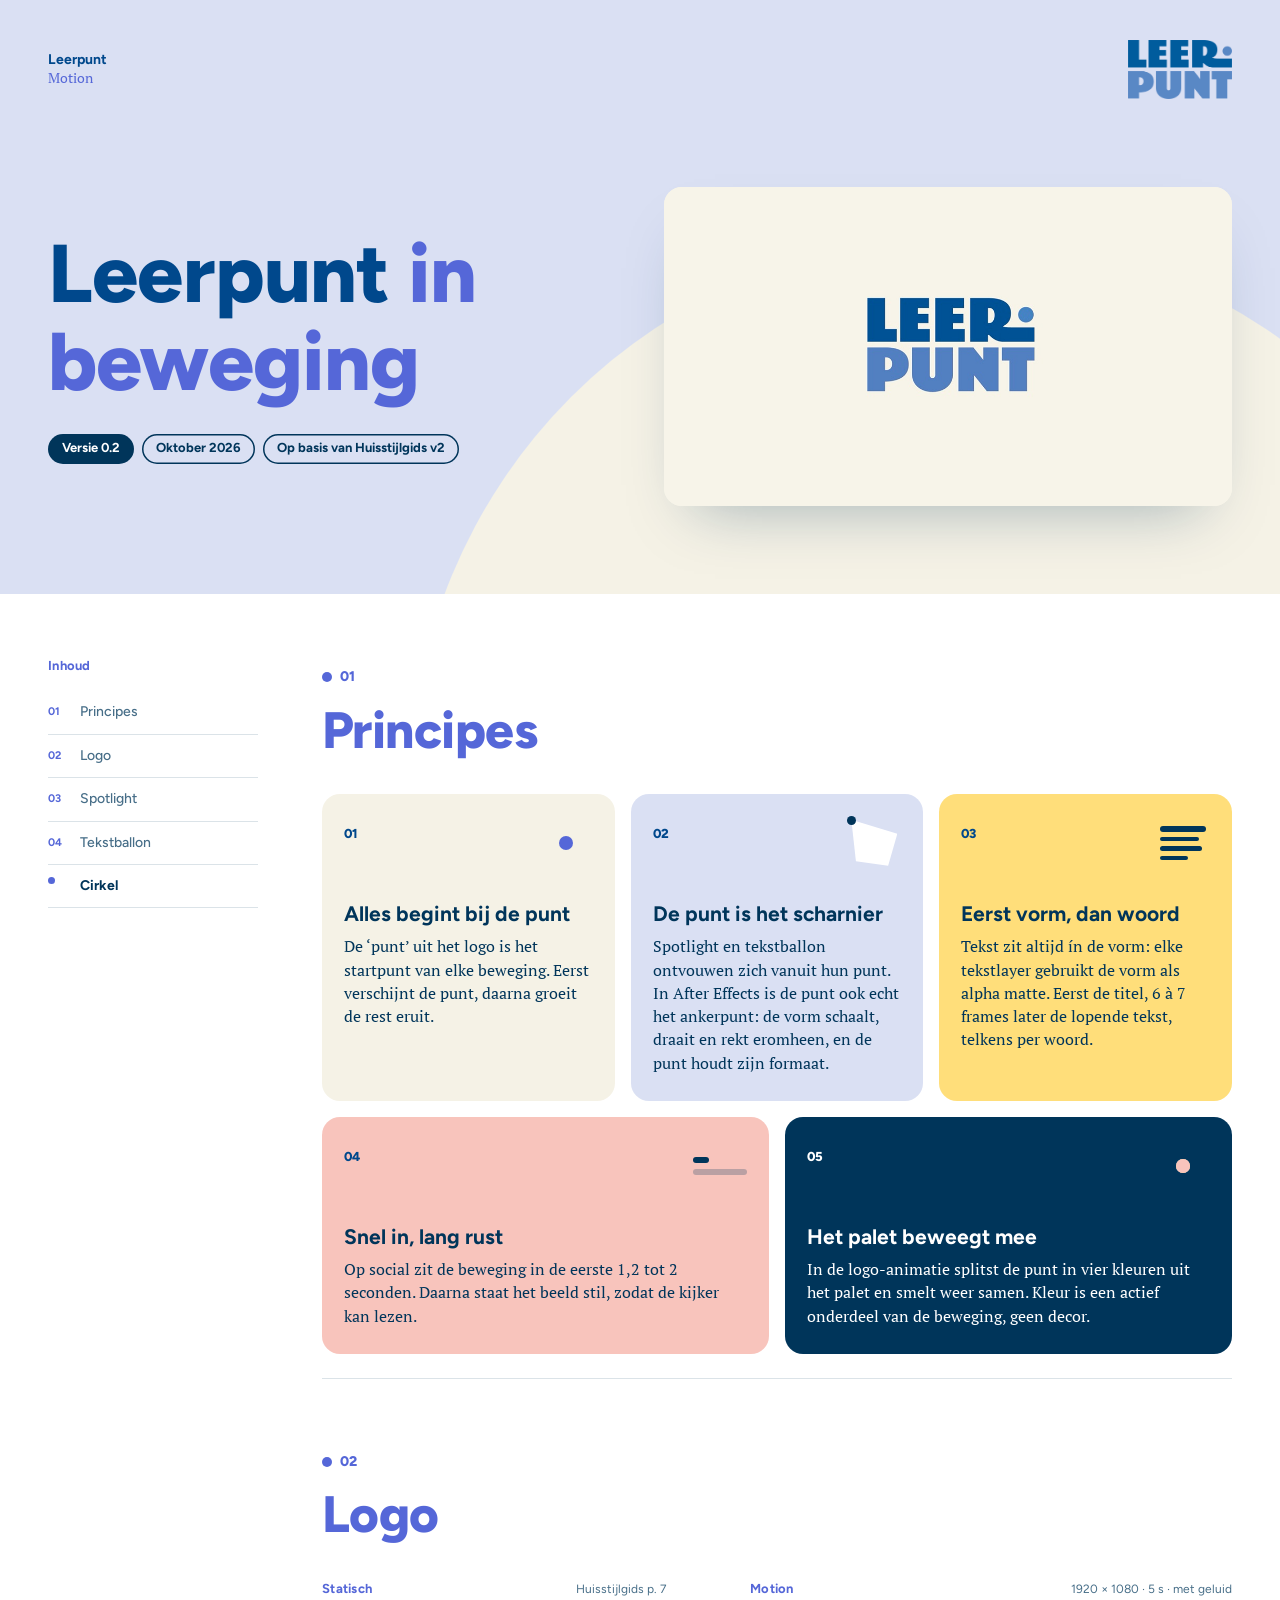
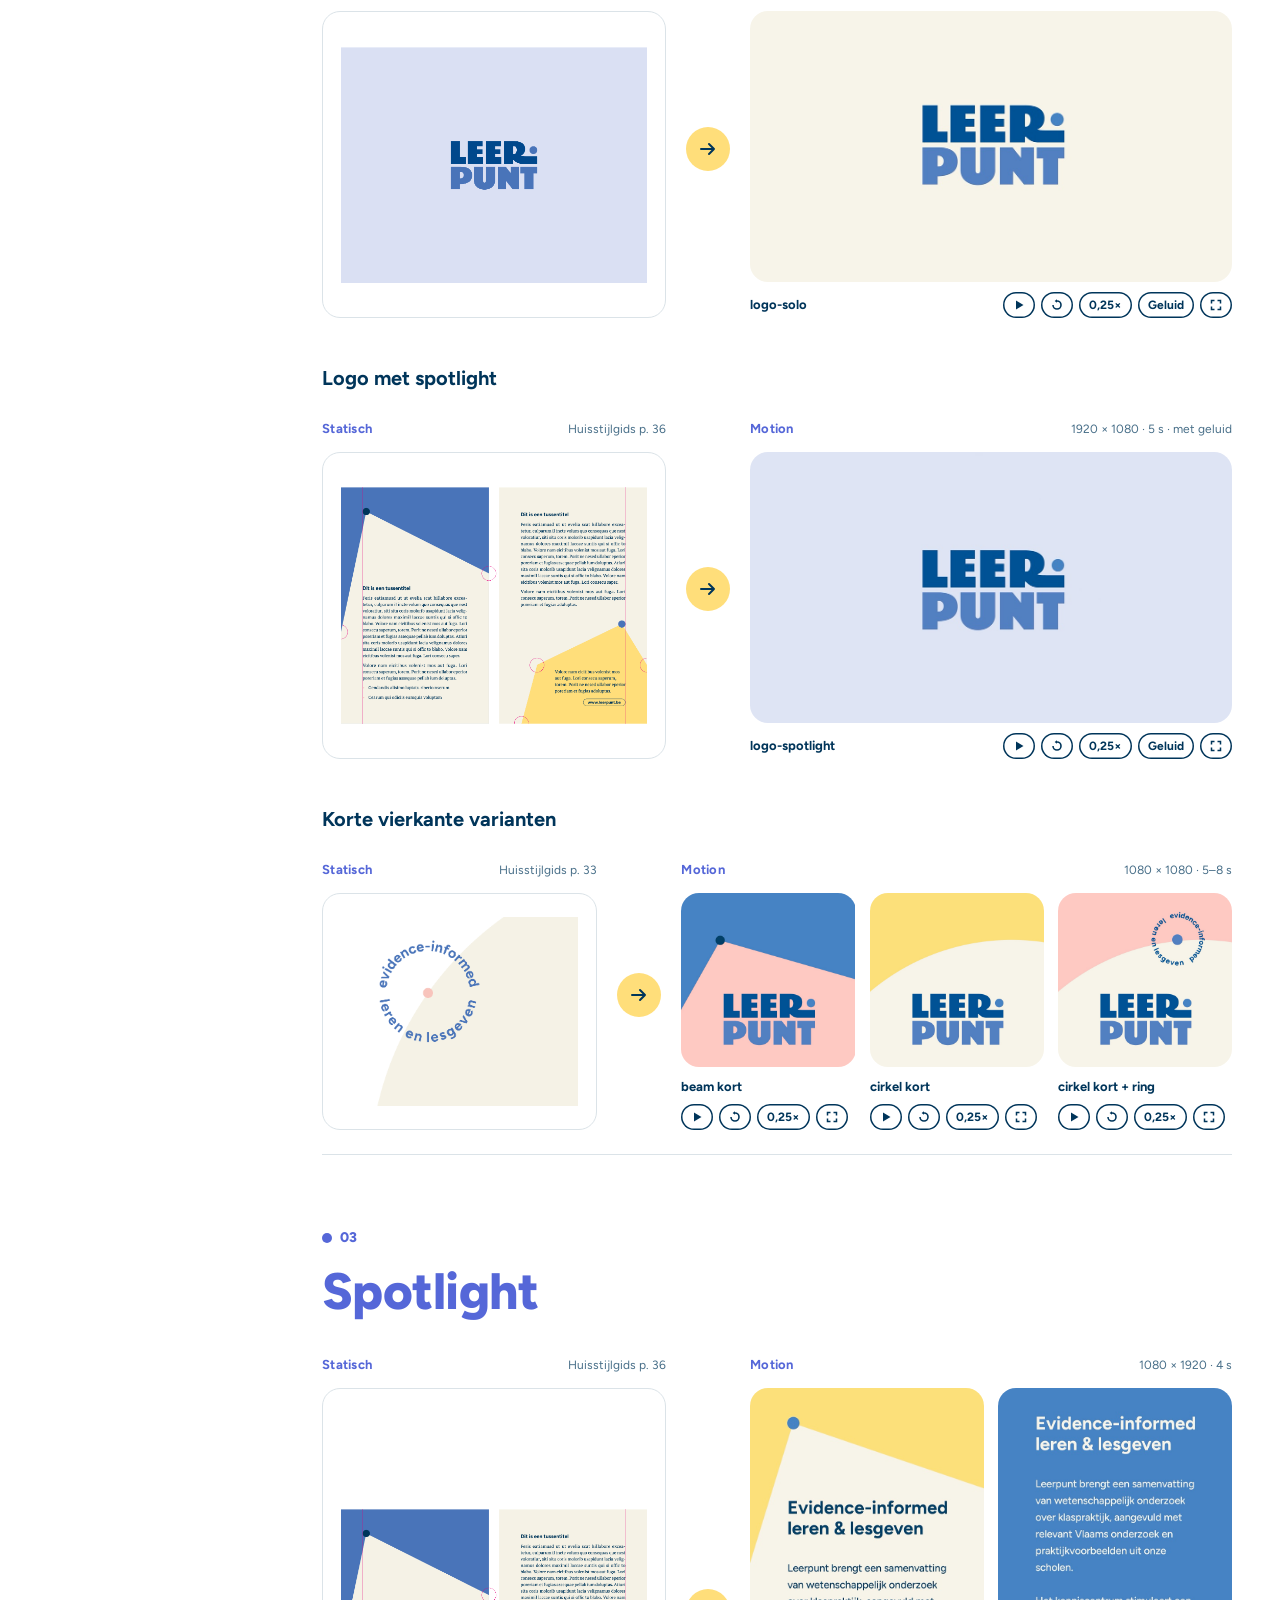
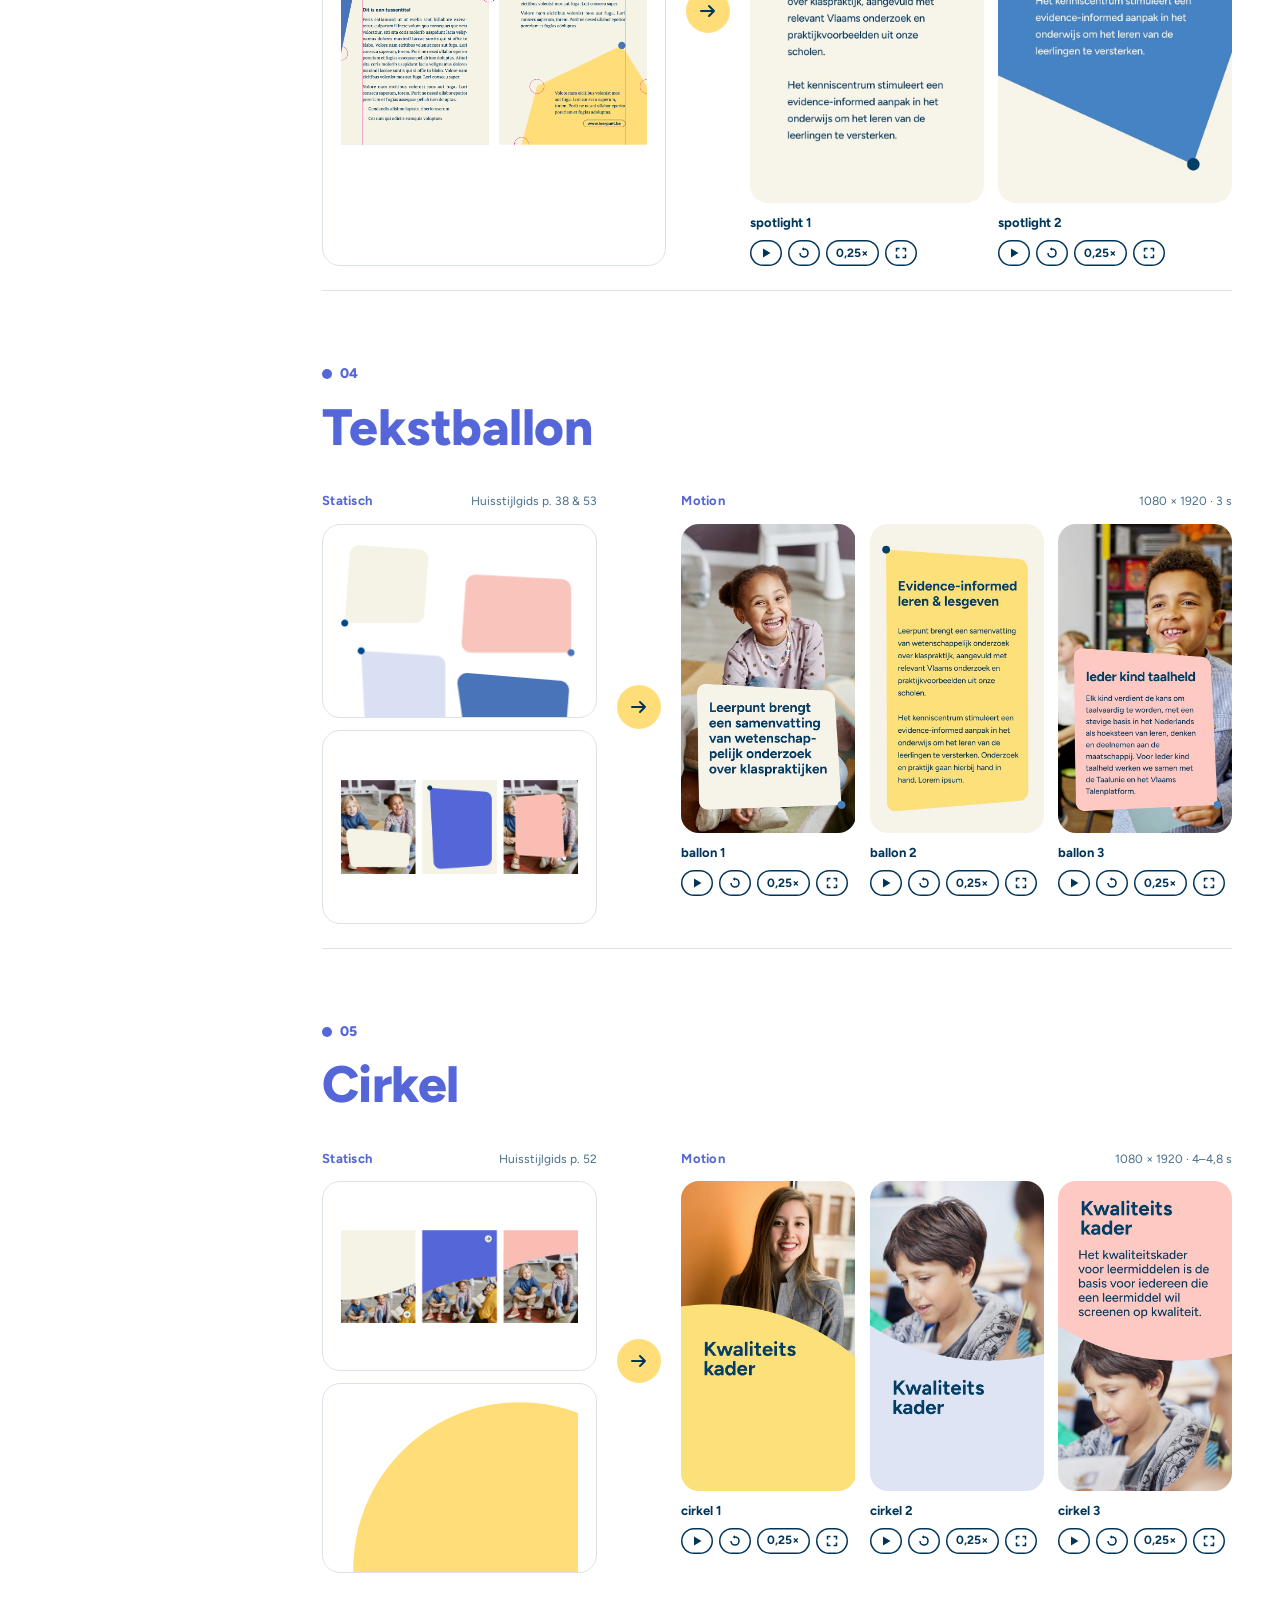
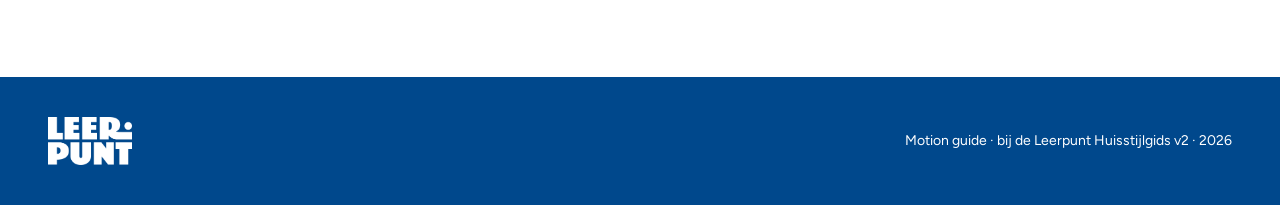
==== index.html @ 601f8745 "Leerpunt motion guide Co-Authored-By: Claude Opus 5.5 <noreply@anthropic.com>" ====
<!doctype html>
<html lang="nl">
<!-- Generated from gids-bron.html by tools/build.py. Do not edit by hand. -->
<head>
  <meta charset="utf-8">
  <meta name="viewport" content="width=device-width, initial-scale=1">
  <title>Leerpunt in beweging</title>
  <meta name="description" content="Motion guide voor Leerpunt: de vertaling van de statische huisstijl naar beweging — logo, spotlight, tekstballon, cirkel, timing en export.">
  <link rel="icon" href="assets/logo/leerpunt-logo.png">
  <link rel="preconnect" href="https://fonts.googleapis.com">
  <link rel="preconnect" href="https://fonts.gstatic.com" crossorigin>
  <link href="https://fonts.googleapis.com/css2?family=PT+Serif:ital,wght@0,400;0,700;1,400;1,700&display=swap" rel="stylesheet">
  <link rel="stylesheet" href="assets/css/guide.css?v=1.1">
</head>
<body>

<header class="hero">
  <div class="hero-circle" aria-hidden="true"></div>
  <div class="hero-inner">
    <div class="hero-top">
      <div class="meta"><b>Leerpunt</b><span>Motion</span></div>
      <img class="hero-logo" src="assets/logo/leerpunt-logo.png" alt="Leerpunt">
    </div>
    <div>
      <h1>Leerpunt <em>in beweging</em></h1>
      <div class="badges">
        <span class="pill">Versie 0.2</span>
        <span class="pill outline">Oktober 2026</span>
        <span class="pill outline">Op basis van Huisstijlgids v2</span>
      </div>
    </div>
    <div class="hero-video">
      <video src="assets/video/logo-solo.mp4" poster="assets/img/poster/logo-solo.jpg" data-auto muted loop playsinline preload="metadata" aria-label="Logo-animatie van Leerpunt"></video>
    </div>
  </div>
</header>

<div class="layout">
  <aside class="sidebar" aria-label="Hoofdstukken">
    <span class="label">Inhoud</span>
    <nav>
      <a href="#principes"><span>01</span>Principes</a>
      <a href="#logo"><span>02</span>Logo</a>
      <a href="#spotlight"><span>03</span>Spotlight</a>
      <a href="#tekstballon"><span>04</span>Tekstballon</a>
      <a href="#cirkel"><span>05</span>Cirkel</a>
    </nav>
  </aside>

  <main class="content">

    <!-- 01 -->
    <section class="section" id="principes">
      <div class="section-head">
        <span class="num">01</span>
        <h2>Principes</h2>
      </div>
      <div class="principles">
        <article class="principle">
          <div class="demo" aria-hidden="true"><i class="demo-dot"></i></div>
          <span class="n">01</span>
          <h3>Alles begint bij de punt</h3>
          <p>De ‘punt’ uit het logo is het startpunt van elke beweging. Eerst verschijnt de punt, daarna groeit de rest eruit.</p>
        </article>
        <article class="principle">
          <div class="demo" aria-hidden="true"><div class="demo-unfold"><i></i><b></b></div></div>
          <span class="n">02</span>
          <h3>De punt is het scharnier</h3>
          <p>Spotlight en tekstballon ontvouwen zich vanuit hun punt. In After Effects is de punt ook echt het ankerpunt: de vorm schaalt, draait en rekt eromheen, en de punt houdt zijn formaat.</p>
        </article>
        <article class="principle">
          <div class="demo" aria-hidden="true"><div class="demo-text"><i></i><i></i><i></i><i></i></div></div>
          <span class="n">03</span>
          <h3>Eerst vorm, dan woord</h3>
          <p>Tekst zit altijd ín de vorm: elke tekstlayer gebruikt de vorm als alpha matte. Eerst de titel, 6 à 7 frames later de lopende tekst, telkens per woord.</p>
        </article>
        <article class="principle">
          <div class="demo" aria-hidden="true"><div class="demo-hold"><i></i><i></i></div></div>
          <span class="n">04</span>
          <h3>Snel in, lang rust</h3>
          <p>Op social zit de beweging in de eerste 1,2 tot 2 seconden. Daarna staat het beeld stil, zodat de kijker kan lezen.</p>
        </article>
        <article class="principle">
          <div class="demo" aria-hidden="true"><div class="demo-colors"><i></i><i></i><i></i><i></i></div></div>
          <span class="n">05</span>
          <h3>Het palet beweegt mee</h3>
          <p>In de logo-animatie splitst de punt in vier kleuren uit het palet en smelt weer samen. Kleur is een actief onderdeel van de beweging, geen decor.</p>
        </article>
      </div>
    </section>

    <section class="section" id="logo">
      <div class="section-head">
        <span class="num">02</span>
        <h2>Logo</h2>
      </div>

      <div class="translate">
        <div class="static">
          <div class="col-label"><span class="label">Statisch</span><small>Huisstijlgids p. 7</small></div>
          <figure><img src="assets/img/static/hoofdlogo.png" alt="Hoofdlogo van Leerpunt op hemels blauw" loading="lazy"></figure>
        </div>
        <div class="arrow" aria-hidden="true"><span><svg viewBox="0 0 18 18"><path d="M2 9h13M10 4l5 5-5 5" fill="none" stroke="currentColor" stroke-width="2" stroke-linecap="round" stroke-linejoin="round"/></svg></span></div>
        <div class="motion">
          <div class="col-label"><span class="label">Motion</span><small>1920 × 1080 · 5 s · met geluid</small></div>
          <div class="video-row">
            <div class="clip landscape">
              <div class="media-frame"><video id="v-logo-solo" src="assets/video/logo-solo.mp4" poster="assets/img/poster/logo-solo.jpg" data-auto data-audio muted loop playsinline preload="metadata" aria-label="Logo-animatie: punt splitst in vier kleuren en vormt het logo"></video></div>
              <div class="controls"><span class="name">logo-solo</span></div>
            </div>
          </div>
        </div>
      </div>


      <div class="sub">
        <h3>Logo met spotlight</h3>
      </div>
      <div class="translate">
        <div class="static">
          <div class="col-label"><span class="label">Statisch</span><small>Huisstijlgids p. 36</small></div>
          <figure><img src="assets/img/static/spotlight.png" alt="Spotlightvorm met constructielijnen" loading="lazy"></figure>
        </div>
        <div class="arrow" aria-hidden="true"><span><svg viewBox="0 0 18 18"><path d="M2 9h13M10 4l5 5-5 5" fill="none" stroke="currentColor" stroke-width="2" stroke-linecap="round" stroke-linejoin="round"/></svg></span></div>
        <div class="motion">
          <div class="col-label"><span class="label">Motion</span><small>1920 × 1080 · 5 s · met geluid</small></div>
          <div class="clip landscape">
            <div class="media-frame"><video id="v-logo-spot" src="assets/video/logo-spotlight.mp4" poster="assets/img/poster/logo-spotlight.jpg" data-auto data-audio muted loop playsinline preload="metadata" aria-label="Logo-animatie met spotlight die beelden toont"></video></div>
            <div class="controls"><span class="name">logo-spotlight</span></div>
          </div>
        </div>
      </div>

      <div class="sub">
        <h3>Korte vierkante varianten</h3>
      </div>
      <div class="translate wide-motion">
        <div class="static">
          <div class="col-label"><span class="label">Statisch</span><small>Huisstijlgids p. 33</small></div>
          <figure><img src="assets/img/static/stempel.png" alt="Baseline-stempel met de punt op de snijlijn van de achtergrondcirkel" loading="lazy"></figure>
        </div>
        <div class="arrow" aria-hidden="true"><span><svg viewBox="0 0 18 18"><path d="M2 9h13M10 4l5 5-5 5" fill="none" stroke="currentColor" stroke-width="2" stroke-linecap="round" stroke-linejoin="round"/></svg></span></div>
        <div class="motion">
          <div class="col-label"><span class="label">Motion</span><small>1080 × 1080 · 5–8 s</small></div>
          <div class="video-row square">
            <div class="clip square">
              <div class="media-frame"><video src="assets/video/logo-beam-kort.mp4" poster="assets/img/poster/logo-beam-kort.jpg" data-auto muted loop playsinline preload="metadata" aria-label="Korte logo-animatie met spotlight"></video></div>
              <div class="controls"><span class="name">beam kort</span></div>
            </div>
            <div class="clip square">
              <div class="media-frame"><video src="assets/video/logo-cirkel-kort.mp4" poster="assets/img/poster/logo-cirkel-kort.jpg" data-auto muted loop playsinline preload="metadata" aria-label="Korte logo-animatie met grote cirkel"></video></div>
              <div class="controls"><span class="name">cirkel kort</span></div>
            </div>
            <div class="clip square">
              <div class="media-frame"><video id="v-logo-ring" src="assets/video/logo-cirkel-kort-ring.mp4" poster="assets/img/poster/logo-cirkel-kort-ring.jpg" data-auto muted loop playsinline preload="metadata" aria-label="Korte logo-animatie met draaiende baseline-stempel"></video></div>
              <div class="controls"><span class="name">cirkel kort + ring</span></div>
            </div>
          </div>
        </div>
      </div>

    </section>

    <section class="section" id="spotlight">
      <div class="section-head">
        <span class="num">03</span>
        <h2>Spotlight</h2>
      </div>
      <div class="translate">
        <div class="static">
          <div class="col-label"><span class="label">Statisch</span><small>Huisstijlgids p. 36</small></div>
          <figure><img src="assets/img/static/spotlight.png" alt="Spotlightvorm: aflopend naar de rand, punt naar buiten" loading="lazy"></figure>
        </div>
        <div class="arrow" aria-hidden="true"><span><svg viewBox="0 0 18 18"><path d="M2 9h13M10 4l5 5-5 5" fill="none" stroke="currentColor" stroke-width="2" stroke-linecap="round" stroke-linejoin="round"/></svg></span></div>
        <div class="motion">
          <div class="col-label"><span class="label">Motion</span><small>1080 × 1920 · 4 s</small></div>
          <div class="video-row portrait">
            <div class="clip portrait">
              <div class="media-frame"><video id="v-spot-1" src="assets/video/social-spotlight-1.mp4" poster="assets/img/poster/social-spotlight-1.jpg" data-auto muted loop playsinline preload="metadata" aria-label="Spotlight ontvouwt vanuit de punt, met tekst"></video></div>
              <div class="controls"><span class="name">spotlight 1</span></div>
            </div>
            <div class="clip portrait">
              <div class="media-frame"><video src="assets/video/social-spotlight-2.mp4" poster="assets/img/poster/social-spotlight-2.jpg" data-auto muted loop playsinline preload="metadata" aria-label="Spotlight-variant 2"></video></div>
              <div class="controls"><span class="name">spotlight 2</span></div>
            </div>
          </div>
        </div>
      </div>
    </section>

    <section class="section" id="tekstballon">
      <div class="section-head">
        <span class="num">04</span>
        <h2>Tekstballon</h2>
      </div>
      <div class="translate wide-motion">
        <div class="static">
          <div class="col-label"><span class="label">Statisch</span><small>Huisstijlgids p. 38 &amp; 53</small></div>
          <figure><img src="assets/img/static/tekstballon.png" alt="De vier tekstballonvormen van Leerpunt" loading="lazy"></figure>
          <figure><img src="assets/img/static/social-ballon.png" alt="Tekstballon op social media-posts" loading="lazy"></figure>
        </div>
        <div class="arrow" aria-hidden="true"><span><svg viewBox="0 0 18 18"><path d="M2 9h13M10 4l5 5-5 5" fill="none" stroke="currentColor" stroke-width="2" stroke-linecap="round" stroke-linejoin="round"/></svg></span></div>
        <div class="motion">
          <div class="col-label"><span class="label">Motion</span><small>1080 × 1920 · 3 s</small></div>
          <div class="video-row portrait">
            <div class="clip portrait">
              <div class="media-frame"><video id="v-ballon-1" src="assets/video/social-ballon-1.mp4" poster="assets/img/poster/social-ballon-1.jpg" data-auto muted loop playsinline preload="metadata" aria-label="Tekstballon op foto"></video></div>
              <div class="controls"><span class="name">ballon 1</span></div>
            </div>
            <div class="clip portrait">
              <div class="media-frame"><video src="assets/video/social-ballon-2.mp4" poster="assets/img/poster/social-ballon-2.jpg" data-auto muted loop playsinline preload="metadata" aria-label="Gele tekstballon op crème"></video></div>
              <div class="controls"><span class="name">ballon 2</span></div>
            </div>
            <div class="clip portrait">
              <div class="media-frame"><video src="assets/video/social-ballon-3.mp4" poster="assets/img/poster/social-ballon-3.jpg" data-auto muted loop playsinline preload="metadata" aria-label="Tekstballon-variant 3"></video></div>
              <div class="controls"><span class="name">ballon 3</span></div>
            </div>
          </div>
        </div>
      </div>
    </section>

    <section class="section" id="cirkel">
      <div class="section-head">
        <span class="num">05</span>
        <h2>Cirkel</h2>
      </div>
      <div class="translate wide-motion">
        <div class="static">
          <div class="col-label"><span class="label">Statisch</span><small>Huisstijlgids p. 52</small></div>
          <figure><img src="assets/img/static/social-cirkel.png" alt="Vlakverdeling met de cirkel: 2/3, 1/2 en 1/3 tekst" loading="lazy"></figure>
          <figure><img src="assets/img/static/cirkel.png" alt="De cirkel als groot achtergrondelement" loading="lazy"></figure>
        </div>
        <div class="arrow" aria-hidden="true"><span><svg viewBox="0 0 18 18"><path d="M2 9h13M10 4l5 5-5 5" fill="none" stroke="currentColor" stroke-width="2" stroke-linecap="round" stroke-linejoin="round"/></svg></span></div>
        <div class="motion">
          <div class="col-label"><span class="label">Motion</span><small>1080 × 1920 · 4–4,8 s</small></div>
          <div class="video-row portrait">
            <div class="clip portrait">
              <div class="media-frame"><video id="v-cirkel-1" src="assets/video/social-cirkel-1.mp4" poster="assets/img/poster/social-cirkel-1.jpg" data-auto muted loop playsinline preload="metadata" aria-label="Gele cirkel komt van onder in beeld met tekst"></video></div>
              <div class="controls"><span class="name">cirkel 1</span></div>
            </div>
            <div class="clip portrait">
              <div class="media-frame"><video src="assets/video/social-cirkel-2.mp4" poster="assets/img/poster/social-cirkel-2.jpg" data-auto muted loop playsinline preload="metadata" aria-label="Cirkel-variant 2"></video></div>
              <div class="controls"><span class="name">cirkel 2</span></div>
            </div>
            <div class="clip portrait">
              <div class="media-frame"><video src="assets/video/social-cirkel-3.mp4" poster="assets/img/poster/social-cirkel-3.jpg" data-auto muted loop playsinline preload="metadata" aria-label="Roze cirkel komt van boven in beeld met tekst"></video></div>
              <div class="controls"><span class="name">cirkel 3</span></div>
            </div>
          </div>
        </div>
      </div>
    </section>


  </main>
</div>

<footer class="site-footer">
  <div class="inner">
    <img src="assets/logo/leerpunt-logo-wit.png" alt="Leerpunt">
    <span>Motion guide · bij de Leerpunt Huisstijlgids v2 · 2026</span>
  </div>
</footer>

<script src="assets/js/guide.js?v=1.0"></script>
</body>
</html>
---- assets/css/guide.css ----
/* Leerpunt — Motion guide. Vormgeving volgt de Leerpunt Huisstijlgids v2:
   Figtree (titels, knoppen, labels) + PT Serif (lopende tekst), primair + secundair kleurenpalet. */

@font-face { font-family: "Figtree"; src: url("../fonts/Figtree-VariableFont_wght.ttf") format("truetype"); font-weight: 300 900; font-style: normal; font-display: swap; }
@font-face { font-family: "Figtree"; src: url("../fonts/Figtree-Italic-VariableFont_wght.ttf") format("truetype"); font-weight: 300 900; font-style: italic; font-display: swap; }

:root {
  /* Primair */
  --heroisch:  #00488c;  /* Heroïsch blauw */
  --ambitieus: #5567d8;  /* Ambitieus blauw */
  /* Secundair */
  --wit:       #ffffff;
  --hemels:    #dae0f3;  /* Hemels blauw */
  --nacht:     #00355a;  /* Nachtblauw */
  --creme:     #f5f2e6;  /* Curieus crème */
  --geel:      #ffde7a;  /* Zonnig geel */
  --roze:      #f8c4bc;  /* Bloeiend roze */

  --fg: var(--nacht);
  --muted: color-mix(in srgb, var(--nacht) 72%, var(--wit));
  --line: color-mix(in srgb, var(--nacht) 14%, var(--wit));

  --font-sans: "Figtree", Arial, sans-serif;
  --font-serif: "PT Serif", "Times New Roman", serif;

  --radius: 18px;
}

*, *::before, *::after { box-sizing: border-box; margin: 0; padding: 0; }
html { scroll-behavior: smooth; scroll-padding-top: 24px; }
body { background: var(--wit); color: var(--fg); font-family: var(--font-serif); font-size: 17px; line-height: 1.6; -webkit-font-smoothing: antialiased; }
img, video, svg { display: block; max-width: 100%; }
a { color: inherit; }
button { font: inherit; color: inherit; cursor: pointer; border: 0; background: none; }
a:focus-visible, button:focus-visible { outline: 2px solid var(--ambitieus); outline-offset: 3px; }
::selection { background: var(--geel); color: var(--nacht); }

h1, h2, h3, h4, .sans { font-family: var(--font-sans); }
h1, h2 { color: var(--ambitieus); font-weight: 800; letter-spacing: -0.01em; line-height: 1.08; }
h3 { font-size: 20px; font-weight: 700; color: var(--nacht); line-height: 1.25; }
h4 { font-size: 15px; font-weight: 700; color: var(--nacht); }
p + p { margin-top: 0.8em; }
strong { font-weight: 700; }
.muted { color: var(--muted); }
.label { font-family: var(--font-sans); font-size: 13px; font-weight: 700; color: var(--ambitieus); letter-spacing: 0.02em; }

/* ---------- Pil (buttons uit de huisstijl: volle pil voor acties, omlijnde pil voor URL's) ---------- */
.pill { display: inline-flex; align-items: center; gap: 6px; height: 30px; padding: 0 14px; border-radius: 99px; font-family: var(--font-sans); font-size: 13px; font-weight: 700; background: var(--nacht); color: var(--wit); white-space: nowrap; }
.pill.outline { background: none; color: var(--nacht); box-shadow: inset 0 0 0 1.5px var(--nacht); }
.pill.light { background: var(--wit); color: var(--nacht); }
.pill[aria-pressed="true"] { background: var(--geel); color: var(--nacht); }
.pill svg { width: 12px; height: 12px; }

/* ---------- Hero ---------- */
.hero { position: relative; overflow: hidden; background: var(--hemels); }
.hero-inner { position: relative; z-index: 1; display: grid; grid-template-columns: minmax(0, 1fr) minmax(0, 1fr); gap: 48px; align-items: center; width: min(100% - 96px, 1320px); margin-inline: auto; padding-block: 40px 88px; }
.hero-top { grid-column: 1 / -1; display: flex; justify-content: space-between; align-items: center; margin-bottom: 40px; }
.hero-top .meta { font-family: var(--font-sans); font-size: 14px; line-height: 1.3; }
.hero-top .meta b { display: block; color: var(--heroisch); }
.hero-top .meta span { color: var(--ambitieus); font-family: var(--font-serif); }
.hero-logo { width: 104px; }
.hero h1 { font-size: clamp(44px, 6.4vw, 92px); color: var(--heroisch); }
.hero h1 em { font-style: normal; color: var(--ambitieus); }
.hero .lead { margin-top: 24px; max-width: 520px; font-size: 19px; }
.hero .badges { display: flex; flex-wrap: wrap; gap: 8px; margin-top: 28px; }
.hero-video { position: relative; border-radius: var(--radius); overflow: hidden; background: var(--creme); aspect-ratio: 16 / 9; box-shadow: 0 30px 60px -30px rgb(0 53 90 / .35); }
.hero-video video { width: 100%; height: 100%; object-fit: cover; }
.hero-circle { position: absolute; z-index: 0; right: -18vw; bottom: -58vw; width: 86vw; aspect-ratio: 1; border-radius: 50%; background: var(--creme); }

/* ---------- Layout met zijbalk ---------- */
.layout { display: grid; grid-template-columns: 210px minmax(0, 1fr); gap: 64px; width: min(100% - 96px, 1320px); margin-inline: auto; align-items: start; }
.sidebar { position: sticky; top: 0; padding-block: 56px 32px; max-height: 100vh; overflow-y: auto; }
.sidebar nav { display: flex; flex-direction: column; margin-top: 14px; }
.sidebar nav a { display: grid; grid-template-columns: 26px 1fr; gap: 6px; padding-block: 10px; border-bottom: 1px solid var(--line); font-family: var(--font-sans); font-size: 14px; font-weight: 500; text-decoration: none; color: var(--muted); }
.sidebar nav a span { font-size: 11px; font-weight: 700; padding-top: 2px; color: var(--ambitieus); }
.sidebar nav a.active { color: var(--nacht); font-weight: 700; }
.sidebar nav a.active span::before { content: ""; display: inline-block; width: 7px; height: 7px; border-radius: 50%; background: var(--ambitieus); margin-right: 5px; vertical-align: 1px; }
.sidebar nav a.active span { color: transparent; font-size: 0; }
.content { min-width: 0; padding-bottom: 80px; }

/* ---------- Secties ---------- */
.section { padding-block: 72px 24px; border-bottom: 1px solid var(--line); }
.section:last-child { border-bottom: 0; }
.section-head { display: grid; grid-template-columns: minmax(0, 1fr); gap: 14px; margin-bottom: 36px; }
.section-head .num { font-family: var(--font-sans); font-size: 14px; font-weight: 800; color: var(--ambitieus); display: flex; align-items: center; gap: 8px; }
.section-head .num::before { content: ""; width: 10px; height: 10px; border-radius: 50%; background: var(--ambitieus); }
.section h2 { font-size: clamp(34px, 4vw, 52px); }
.section .intro { max-width: 640px; font-size: 18px; }
.sub { margin-top: 48px; }
.sub > h3 { margin-bottom: 10px; }
.sub > p { max-width: 640px; }

/* ---------- Principes ---------- */
.principles { display: grid; grid-template-columns: repeat(6, minmax(0, 1fr)); gap: 16px; }
.principle { grid-column: span 2; }
.principle:nth-child(n+4) { grid-column: span 3; }
@media (max-width: 900px) { .principles { grid-template-columns: repeat(2, minmax(0, 1fr)); } .principle, .principle:nth-child(n+4) { grid-column: auto; } .principle:last-child { grid-column: 1 / -1; } }
@media (max-width: 560px) { .principles { grid-template-columns: minmax(0, 1fr); } }
.principle { position: relative; overflow: hidden; padding: 24px 22px 26px; border-radius: var(--radius); background: var(--creme); min-height: 230px; }
.principle:nth-child(2) { background: var(--hemels); }
.principle:nth-child(3) { background: var(--geel); }
.principle:nth-child(4) { background: var(--roze); }
.principle:nth-child(5) { background: var(--nacht); color: var(--wit); }
.principle:nth-child(5) h3, .principle:nth-child(5) .n { color: var(--wit); }
.principle .n { font-family: var(--font-sans); font-weight: 800; font-size: 13px; color: var(--heroisch); }
.principle h3 { margin: 56px 0 8px; font-size: 21px; }
.principle p { font-size: 15.5px; line-height: 1.5; }
.principle .demo { position: absolute; top: 22px; right: 22px; width: 54px; height: 54px; }

/* kleine CSS-demo's per principe — tonen het idee, geen exacte kopie van de animatie */
.demo-dot { position: absolute; inset: 0; margin: auto; width: 14px; height: 14px; border-radius: 50%; background: var(--ambitieus); animation: dotPop 2.8s cubic-bezier(.34,1.56,.64,1) infinite; }
@keyframes dotPop { 0% { transform: scale(0); } 20%, 80% { transform: scale(1); } 100% { transform: scale(0); } }
.demo-unfold { position: absolute; inset: 0; }
.demo-unfold i { position: absolute; left: 4px; top: 4px; width: 46px; height: 46px; background: var(--wit); clip-path: polygon(0 0, 100% 30%, 80% 100%, 10% 90%); transform-origin: 0 0; animation: unfold 2.8s cubic-bezier(.22,1,.36,1) infinite; }
.demo-unfold b { position: absolute; left: 0; top: 0; width: 9px; height: 9px; border-radius: 50%; background: var(--nacht); }
@keyframes unfold { 0%, 12% { transform: scale(0) rotate(-25deg); } 45%, 85% { transform: scale(1) rotate(0); } 100% { transform: scale(0) rotate(-25deg); } }
.demo-text { position: absolute; inset: 10px 4px; display: flex; flex-direction: column; gap: 5px; }
.demo-text i { height: 6px; border-radius: 3px; background: var(--nacht); transform-origin: left; animation: line 2.8s cubic-bezier(.22,1,.36,1) infinite; }
.demo-text i:nth-child(1) { width: 100%; height: 9px; }
.demo-text i:nth-child(2) { width: 85%; animation-delay: .12s; }
.demo-text i:nth-child(3) { width: 92%; animation-delay: .24s; }
.demo-text i:nth-child(4) { width: 60%; animation-delay: .36s; }
@keyframes line { 0%, 20% { transform: scaleX(0); opacity: 0; } 45%, 88% { transform: scaleX(1); opacity: 1; } 100% { opacity: 0; } }
.demo-hold { position: absolute; inset: 0; display: grid; align-content: center; gap: 6px; }
.demo-hold i { height: 6px; border-radius: 3px; background: var(--nacht); }
.demo-hold i:first-child { width: 30%; animation: holdbar 2.8s linear infinite; }
.demo-hold i:last-child { width: 100%; opacity: .25; }
@keyframes holdbar { 0% { width: 0; } 30% { width: 30%; } 100% { width: 100%; opacity: .45; } }
.demo-colors { position: absolute; inset: 0; animation: spin 2.8s cubic-bezier(.65,0,.35,1) infinite; }
.demo-colors i { position: absolute; width: 14px; height: 14px; border-radius: 50%; left: 20px; top: 20px; }
.demo-colors i:nth-child(1) { background: var(--heroisch); animation: c1 2.8s cubic-bezier(.65,0,.35,1) infinite; }
.demo-colors i:nth-child(2) { background: var(--ambitieus); animation: c2 2.8s cubic-bezier(.65,0,.35,1) infinite; }
.demo-colors i:nth-child(3) { background: var(--geel); animation: c3 2.8s cubic-bezier(.65,0,.35,1) infinite; }
.demo-colors i:nth-child(4) { background: var(--roze); animation: c4 2.8s cubic-bezier(.65,0,.35,1) infinite; }
@keyframes spin { 0% { transform: rotate(0); } 100% { transform: rotate(180deg); } }
@keyframes c1 { 0%, 100% { transform: none; } 30%, 70% { transform: translate(0, -18px); } }
@keyframes c2 { 0%, 100% { transform: none; } 30%, 70% { transform: translate(18px, 0); } }
@keyframes c3 { 0%, 100% { transform: none; } 30%, 70% { transform: translate(0, 18px); } }
@keyframes c4 { 0%, 100% { transform: none; } 30%, 70% { transform: translate(-18px, 0); } }

@media (prefers-reduced-motion: reduce) {
  .principle .demo * { animation: none !important; transform: none !important; opacity: 1 !important; }
}

/* ---------- Statisch → motion ---------- */
.translate { display: grid; grid-template-columns: minmax(0, 5fr) 44px minmax(0, 7fr); gap: 20px; align-items: stretch; margin-top: 28px; }
.translate .static, .translate .motion { display: flex; flex-direction: column; gap: 12px; min-width: 0; }
.translate .static figure, .media-frame { border-radius: var(--radius); overflow: hidden; background: var(--creme); }
.translate .static figure { flex: 1; display: grid; place-items: center; padding: 18px; border: 1px solid var(--line); background: var(--wit); }
.translate .static img { width: 100%; height: auto; max-height: 520px; object-fit: contain; }
.translate.wide-motion { grid-template-columns: minmax(0, 4fr) 44px minmax(0, 8fr); }
.translate .arrow { display: grid; place-items: center; }
.translate .arrow span { display: grid; place-items: center; width: 44px; height: 44px; border-radius: 50%; background: var(--geel); color: var(--nacht); }
.translate .arrow svg { width: 18px; height: 18px; }
.col-label { display: flex; justify-content: space-between; align-items: baseline; gap: 12px; }
.col-label small { font-family: var(--font-sans); font-size: 12px; color: var(--muted); }

.video-row { display: grid; gap: 14px; }
.video-row.portrait { grid-template-columns: repeat(auto-fit, minmax(150px, 1fr)); }
.video-row.square { grid-template-columns: repeat(auto-fit, minmax(170px, 1fr)); }
.clip.square .media-frame { aspect-ratio: 1; }
.clip { display: flex; flex-direction: column; gap: 10px; min-width: 0; }
.clip .media-frame { position: relative; }
.clip.portrait .media-frame { aspect-ratio: 9 / 16; }
.clip.landscape .media-frame { aspect-ratio: 16 / 9; }
.clip video { width: 100%; height: 100%; object-fit: cover; }
.clip .controls { display: flex; flex-wrap: wrap; align-items: center; gap: 6px; }
.clip .controls .name { flex-basis: 100%; font-family: var(--font-sans); font-size: 13px; font-weight: 700; }
.clip .controls .pill { height: 26px; padding: 0 10px; font-size: 12px; }

/* ---------- Tijdlijn ---------- */
.timeline { margin-top: 26px; padding: 22px 22px 18px; border-radius: var(--radius); background: var(--creme); }
.timeline-head { display: flex; flex-wrap: wrap; justify-content: space-between; align-items: baseline; gap: 4px 12px; margin-bottom: 14px; }
.timeline-head small { font-family: var(--font-sans); font-size: 12px; color: var(--muted); }
.tl-grid { display: grid; grid-template-columns: minmax(0, 1fr); column-gap: 12px; }
.tl-grid.has-lanes { grid-template-columns: 74px minmax(0, 1fr); }
.tl-labels { display: none; }
.has-lanes .tl-labels { display: grid; grid-auto-rows: var(--lane-h); row-gap: var(--lane-gap); font-family: var(--font-sans); font-size: 12px; font-weight: 700; color: var(--muted); }
.tl-labels span { display: flex; align-items: center; }
.tl-grid > span:empty { display: none; }
.has-lanes > span:empty { display: block; }
.timeline { --lane-h: 28px; --lane-gap: 6px; }
.track { position: relative; height: calc(var(--lanes, 1) * var(--lane-h) + (var(--lanes, 1) - 1) * var(--lane-gap)); }
.track::before { content: ""; position: absolute; inset: 0; border-radius: 8px; background: repeating-linear-gradient(to bottom, color-mix(in srgb, var(--nacht) 7%, var(--creme)) 0 var(--lane-h), transparent var(--lane-h) calc(var(--lane-h) + var(--lane-gap))); }
.track .seg { position: absolute; height: var(--lane-h); border-radius: 7px; display: flex; align-items: center; padding: 0 8px; overflow: hidden; font-family: var(--font-sans); font-size: 11.5px; font-weight: 700; white-space: nowrap; color: var(--nacht); }
.track .rust { position: absolute; top: 0; bottom: 0; border-radius: 7px; background: repeating-linear-gradient(-45deg, transparent 0 6px, rgb(0 53 90 / .08) 6px 12px); display: flex; align-items: flex-end; padding: 0 8px 5px; font-family: var(--font-sans); font-size: 11.5px; color: var(--muted); white-space: nowrap; overflow: hidden; }
.track .playhead { position: absolute; top: -6px; bottom: -6px; width: 2px; background: var(--nacht); border-radius: 2px; left: 0; pointer-events: none; z-index: 2; }
.track .playhead::after { content: ""; position: absolute; top: -5px; left: -4px; width: 10px; height: 10px; border-radius: 50%; background: var(--nacht); }
.ticks { position: relative; height: 18px; margin-top: 6px; font-family: var(--font-sans); font-size: 11px; color: var(--muted); }
.ticks span { position: absolute; transform: translateX(-50%); white-space: nowrap; }
.ticks span:first-child { transform: none; }
.ticks span:last-child { transform: translateX(-100%); }
.phase-list { display: grid; gap: 8px; margin-top: 16px; counter-reset: ph; }
.phase-list li { list-style: none; display: grid; grid-template-columns: 14px minmax(0, 1fr); gap: 10px; align-items: baseline; font-size: 15.5px; line-height: 1.45; }
.phase-list li::before { content: ""; width: 10px; height: 10px; border-radius: 50%; background: var(--c, var(--ambitieus)); box-shadow: inset 0 0 0 1px rgb(0 53 90 / .22); transform: translateY(1px); }
.phase-list .t { font-family: var(--font-sans); font-size: 13px; font-weight: 700; font-variant-numeric: tabular-nums; }

/* ---------- Regels: do / don't ---------- */
.rules { display: grid; grid-template-columns: repeat(2, minmax(0, 1fr)); gap: 16px; margin-top: 24px; }
.rule { padding: 20px 22px; border-radius: var(--radius); border: 1.5px solid var(--line); }
.rule h4 { display: flex; align-items: center; gap: 8px; margin-bottom: 8px; }
.rule h4::before { content: ""; width: 10px; height: 10px; border-radius: 50%; background: var(--ambitieus); }
.rule.dont h4::before { background: #c4473a; }
.rule ul { padding-left: 18px; font-size: 15.5px; }
.rule li + li { margin-top: 4px; }

/* ---------- Tabellen ---------- */
.table-wrap { overflow-x: auto; margin-top: 24px; border-radius: var(--radius); border: 1px solid var(--line); }
table { width: 100%; border-collapse: collapse; font-size: 15px; }
th, td { text-align: left; padding: 12px 16px; border-bottom: 1px solid var(--line); vertical-align: top; }
th { font-family: var(--font-sans); font-size: 12.5px; font-weight: 700; color: var(--ambitieus); background: var(--creme); white-space: nowrap; }
tr:last-child td { border-bottom: 0; }
td code, .token { font-family: ui-monospace, "SF Mono", Menlo, monospace; font-size: 13px; background: var(--hemels); color: var(--nacht); padding: 2px 6px; border-radius: 6px; white-space: nowrap; }
td.num { font-family: var(--font-sans); font-variant-numeric: tabular-nums; white-space: nowrap; }

/* ---------- Easing-curves ---------- */
.curves { display: grid; grid-template-columns: repeat(auto-fill, minmax(220px, 1fr)); gap: 16px; margin-top: 24px; }
.curve { padding: 18px; border-radius: var(--radius); background: var(--creme); }
.curve svg { width: 100%; height: auto; margin-bottom: 12px; }
.curve h4 { margin-bottom: 2px; }
.curve p { font-size: 14.5px; line-height: 1.45; }
.curve .runner { position: relative; height: 16px; margin: 14px 0 6px; border-radius: 8px; background: color-mix(in srgb, var(--nacht) 7%, var(--creme)); }
.curve .runner i { position: absolute; left: 3px; top: 3px; width: 10px; height: 10px; border-radius: 50%; background: var(--ambitieus); animation: run 2.4s infinite; animation-timing-function: var(--ease); }
@keyframes run { 0%, 15% { left: 2px; } 65%, 100% { left: calc(100% - 10px); } }
@media (prefers-reduced-motion: reduce) { .curve .runner i { animation: none; } }

/* ---------- Kleuren ---------- */
.swatches { display: grid; grid-template-columns: repeat(auto-fill, minmax(130px, 1fr)); gap: 12px; margin-top: 24px; }
.swatch { border-radius: 14px; overflow: hidden; border: 1px solid var(--line); font-family: var(--font-sans); font-size: 13px; }
.swatch i { display: block; height: 76px; }
.swatch div { padding: 10px 12px; }
.swatch b { display: block; }
.swatch span { color: var(--muted); font-variant-numeric: tabular-nums; }

/* ---------- Notitie / status ---------- */
.note { display: flex; gap: 12px; align-items: flex-start; margin-top: 24px; padding: 16px 18px; border-radius: 14px; background: var(--hemels); font-size: 15.5px; max-width: 760px; }
.note::before { content: ""; flex: none; width: 10px; height: 10px; margin-top: 8px; border-radius: 50%; background: var(--heroisch); }
.todo { display: inline-block; font-family: var(--font-sans); font-size: 11.5px; font-weight: 700; padding: 3px 9px; border-radius: 99px; background: var(--roze); color: var(--nacht); vertical-align: 3px; }

/* ---------- Footer ---------- */
.site-footer { background: var(--heroisch); color: var(--wit); }
.site-footer .inner { display: flex; justify-content: space-between; align-items: center; gap: 24px; width: min(100% - 96px, 1320px); margin-inline: auto; padding-block: 40px; font-family: var(--font-sans); font-size: 14px; }
.site-footer img { width: 84px; }

/* ---------- Responsief ---------- */
@media (max-width: 1080px) {
  .layout { grid-template-columns: minmax(0, 1fr); gap: 0; }
  .sidebar { display: none; }
  .translate, .translate.wide-motion { grid-template-columns: minmax(0, 1fr); }
  .translate .arrow { transform: rotate(90deg); }
}
@media (max-width: 760px) {
  body { font-size: 16px; }
  .hero-inner, .layout, .site-footer .inner { width: calc(100% - 32px); }
  .hero-inner { grid-template-columns: minmax(0, 1fr); padding-bottom: 56px; gap: 32px; }
  .hero-top { margin-bottom: 8px; }
  .hero-circle { width: 160vw; right: -60vw; bottom: -120vw; }
  .section { padding-top: 56px; }
  .rules { grid-template-columns: minmax(0, 1fr); }
  .video-row.portrait { grid-template-columns: repeat(2, minmax(0, 1fr)); }
  .site-footer .inner { flex-direction: column; align-items: flex-start; }
}

.clip.landscape .controls .name { flex-basis: auto; margin-right: auto; }

/* ---------- Waarden-tabel (easing, tekst) ---------- */
.ease-val { display: flex; align-items: center; gap: 14px; }
.ease-chip { flex: none; width: 52px; height: 52px; padding: 6px; border-radius: 10px; background: var(--creme); }
.ease-val .runner { position: relative; height: 12px; margin-top: 8px; border-radius: 6px; background: var(--creme); }
.ease-val .runner i { position: absolute; left: 2px; top: 2px; width: 8px; height: 8px; border-radius: 50%; background: var(--ambitieus); animation: run 2.4s infinite; animation-timing-function: var(--ease); }
@media (prefers-reduced-motion: reduce) { .ease-val .runner i { animation: none; } }
.ease-chip path { fill: none; stroke: var(--ambitieus); stroke-width: 6; }
@media (max-width: 760px) { .timeline { --lane-h: 24px; } .tl-grid.has-lanes { grid-template-columns: 54px minmax(0, 1fr); } .track .seg { font-size: 10.5px; padding: 0 5px; } }

@media (max-width: 900px) {
  .ease-table thead { display: none; }
  .ease-table tr { display: grid; grid-template-columns: 110px minmax(0, 1fr); border-bottom: 1px solid var(--line); }
  .ease-table tr:last-child { border-bottom: 0; }
  .ease-table td { border-bottom: 0; }
  .ease-table td:last-child { grid-column: 1 / -1; padding-top: 0; }
  .ease-table code { white-space: normal; }
}
@media (max-width: 560px) { .ease-table tr { grid-template-columns: minmax(0, 1fr); } .ease-table td:first-child { padding-bottom: 0; } }

/* ---------- Lightbox ---------- */
.zoomable { cursor: zoom-in; }
html.lb-open { overflow: hidden; }
.lightbox { width: 100vw; height: 100dvh; max-width: none; max-height: none; margin: 0; padding: 0; border: 0; background: rgb(0 30 52 / .94); color: var(--wit); display: none; }
.lightbox[open] { display: grid; grid-template-rows: auto minmax(0, 1fr); }
.lightbox::backdrop { background: transparent; }
.lb-bar { display: flex; align-items: center; gap: 10px; height: 64px; padding: 0 20px; font-family: var(--font-sans); font-size: 14px; }
.lb-name { font-weight: 700; }
.lb-res { color: var(--hemels); font-size: 13px; margin-right: auto; font-variant-numeric: tabular-nums; }
.lb-bar .pill[aria-pressed="true"] { background: var(--geel); }
.lb-close { display: grid; place-items: center; width: 36px; height: 36px; border-radius: 50%; color: var(--wit); background: rgb(255 255 255 / .12); }
.lb-close:hover { background: rgb(255 255 255 / .22); }
.lb-close svg { width: 14px; height: 14px; }
.lb-stage { display: grid; place-items: center; min-height: 0; padding: 0 20px 20px; overflow: hidden; }
.lb-stage video { max-width: calc(100vw - 40px); max-height: calc(100dvh - 84px); width: auto; height: auto; border-radius: 10px; background: #000; }
.lightbox.native .lb-stage { overflow: auto; place-items: start center; }
.lightbox.native .lb-stage video { max-width: none; max-height: none; border-radius: 0; margin: auto; }
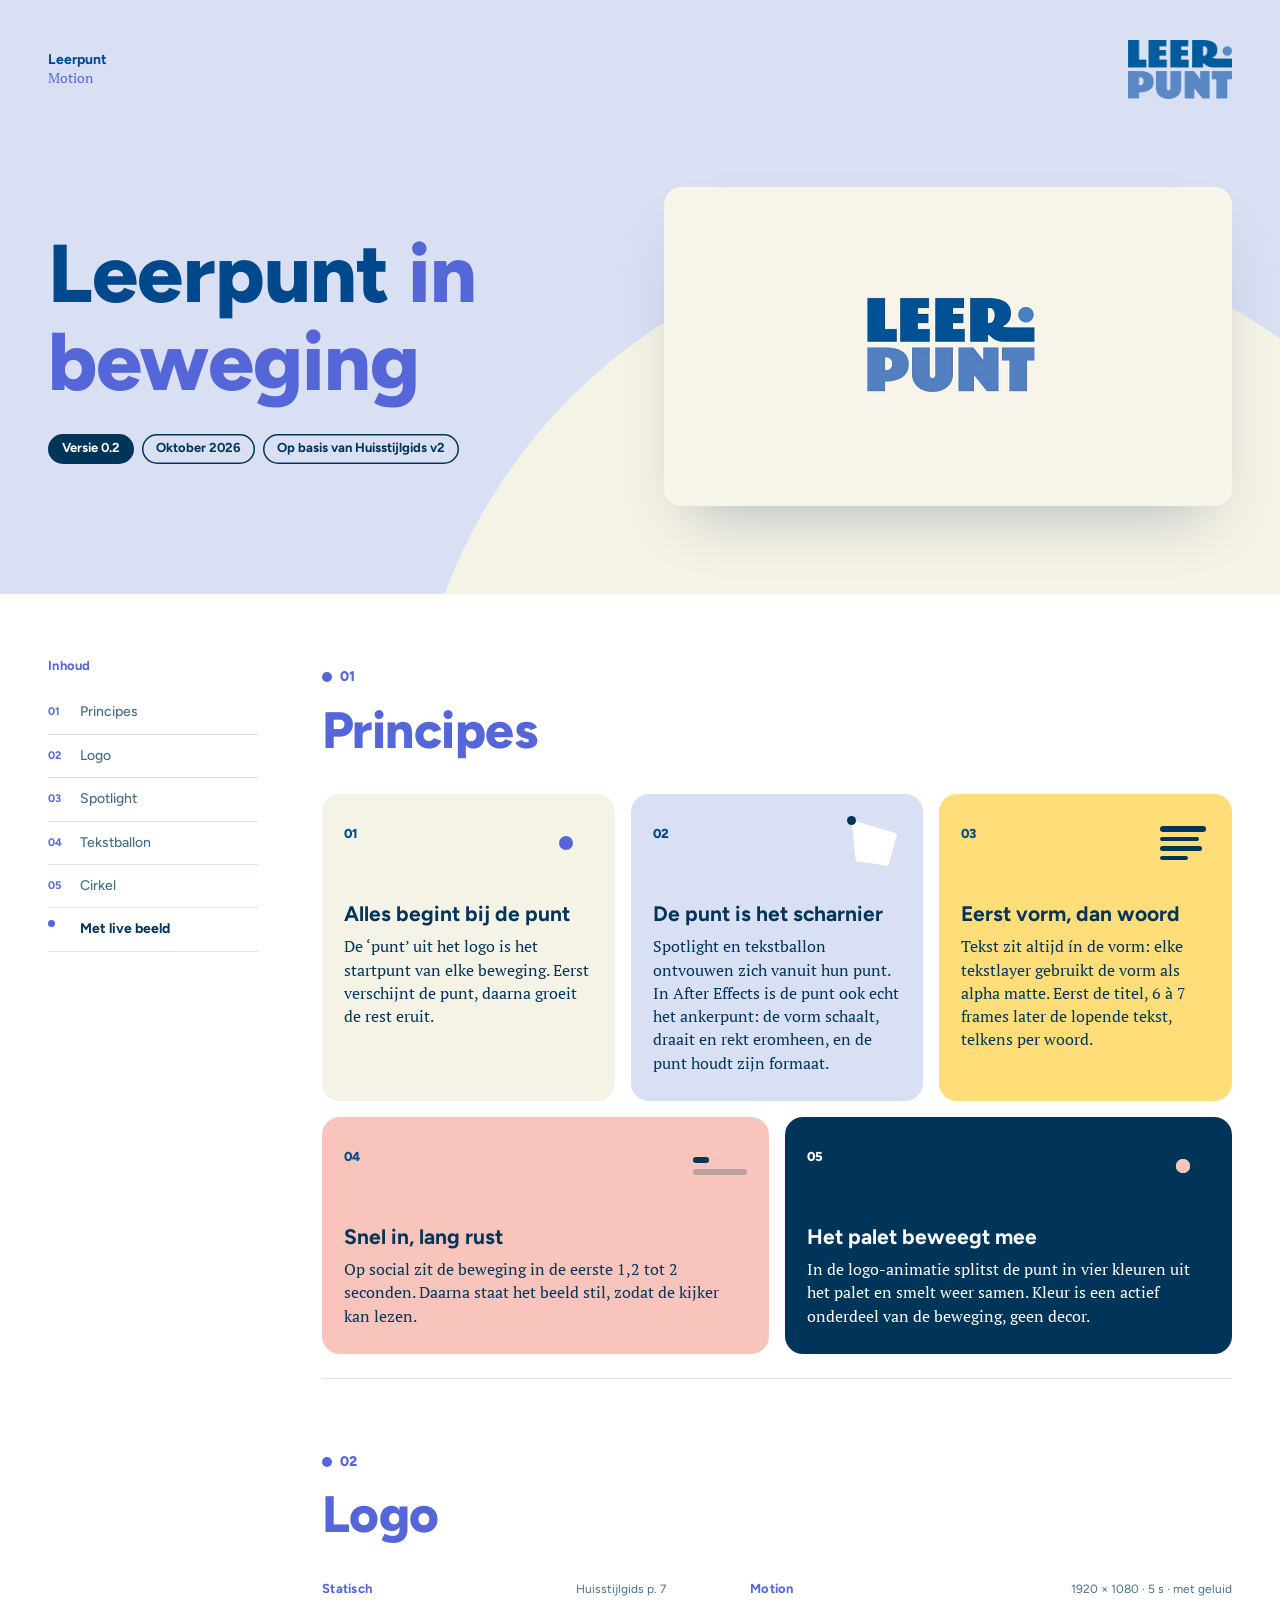
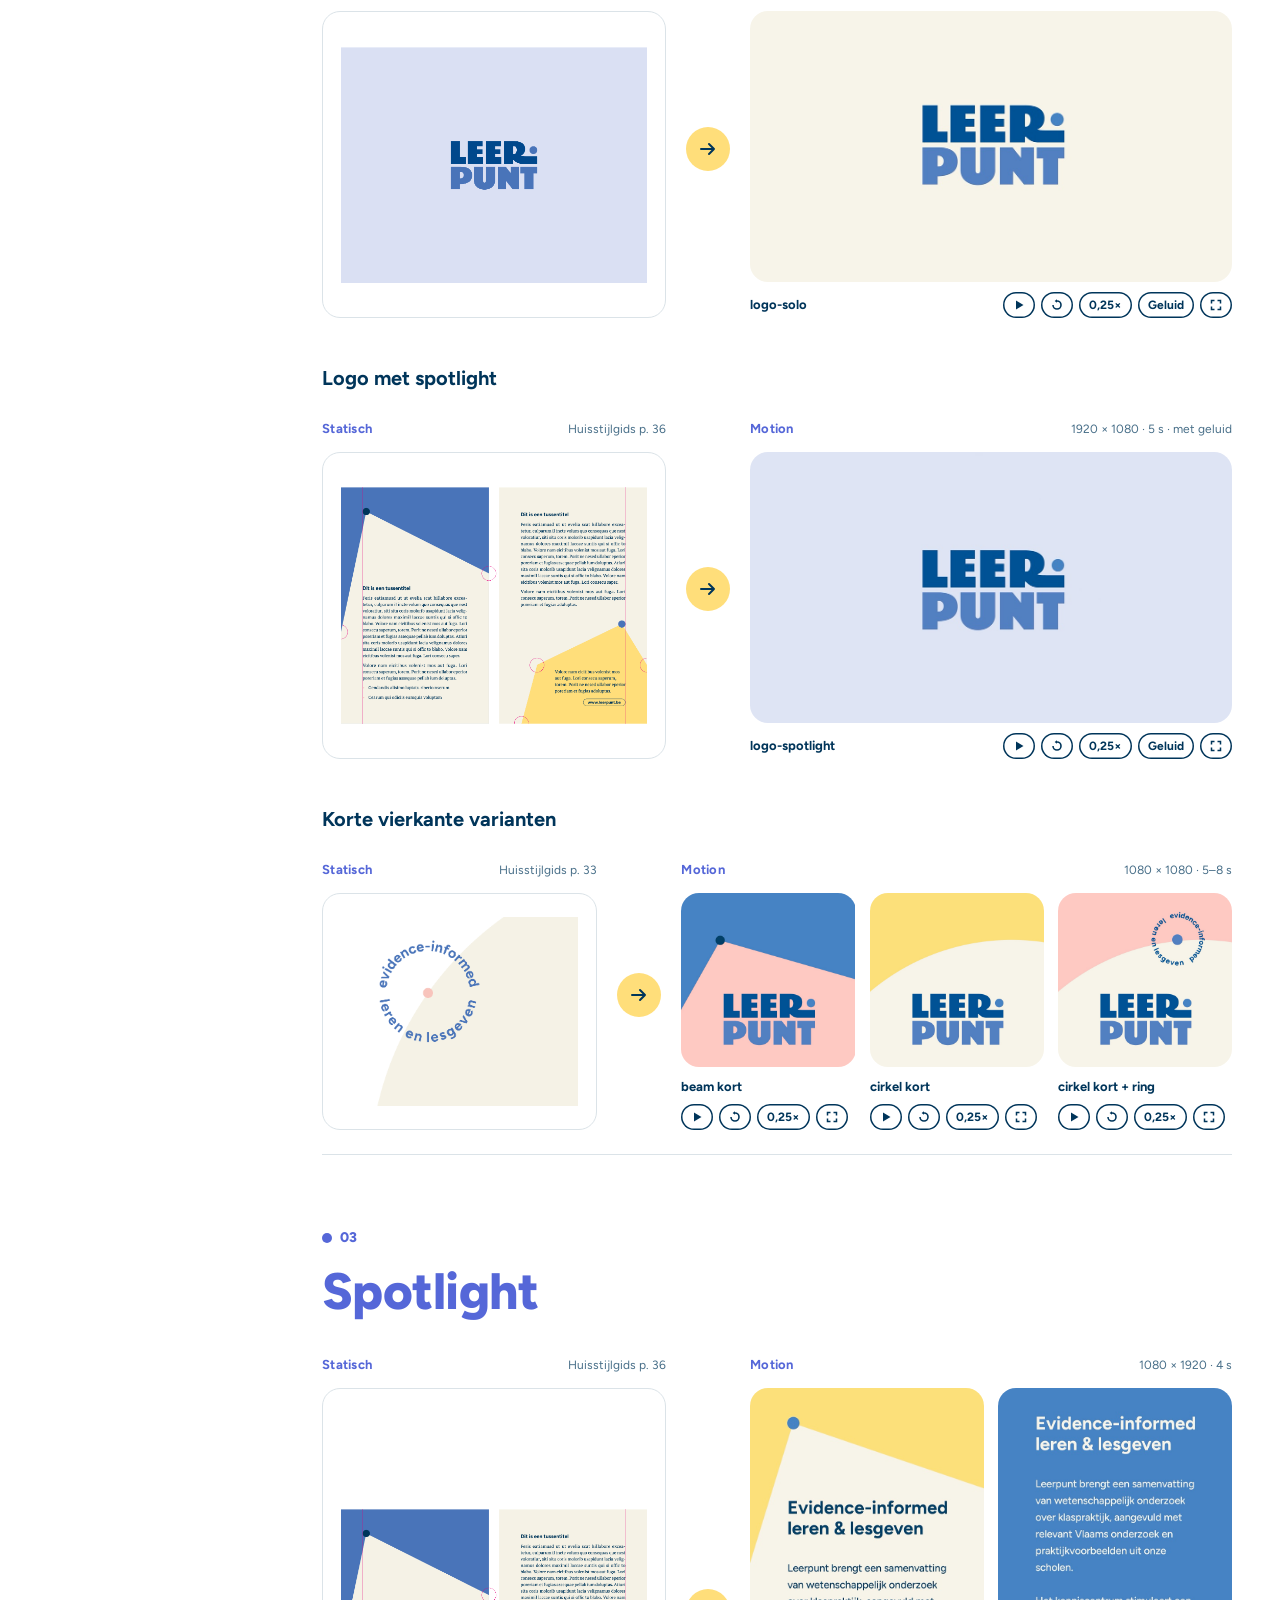
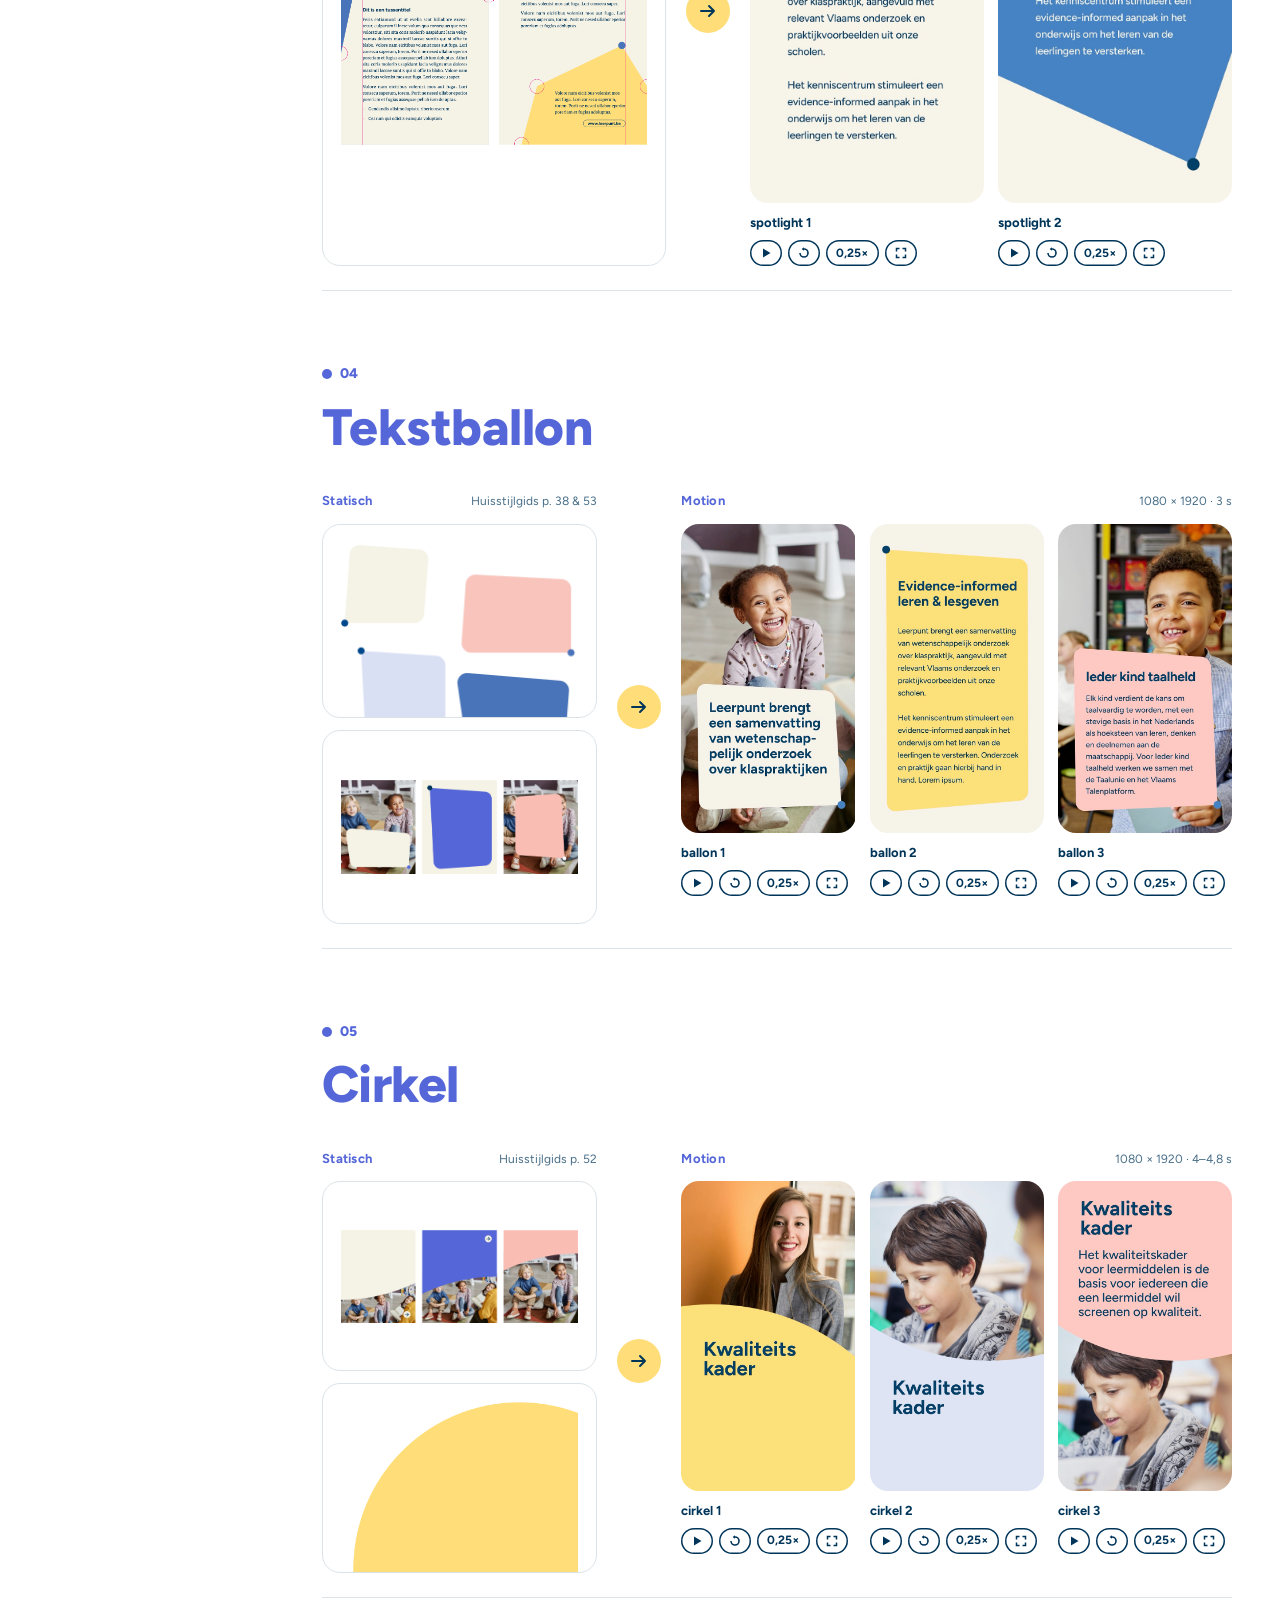
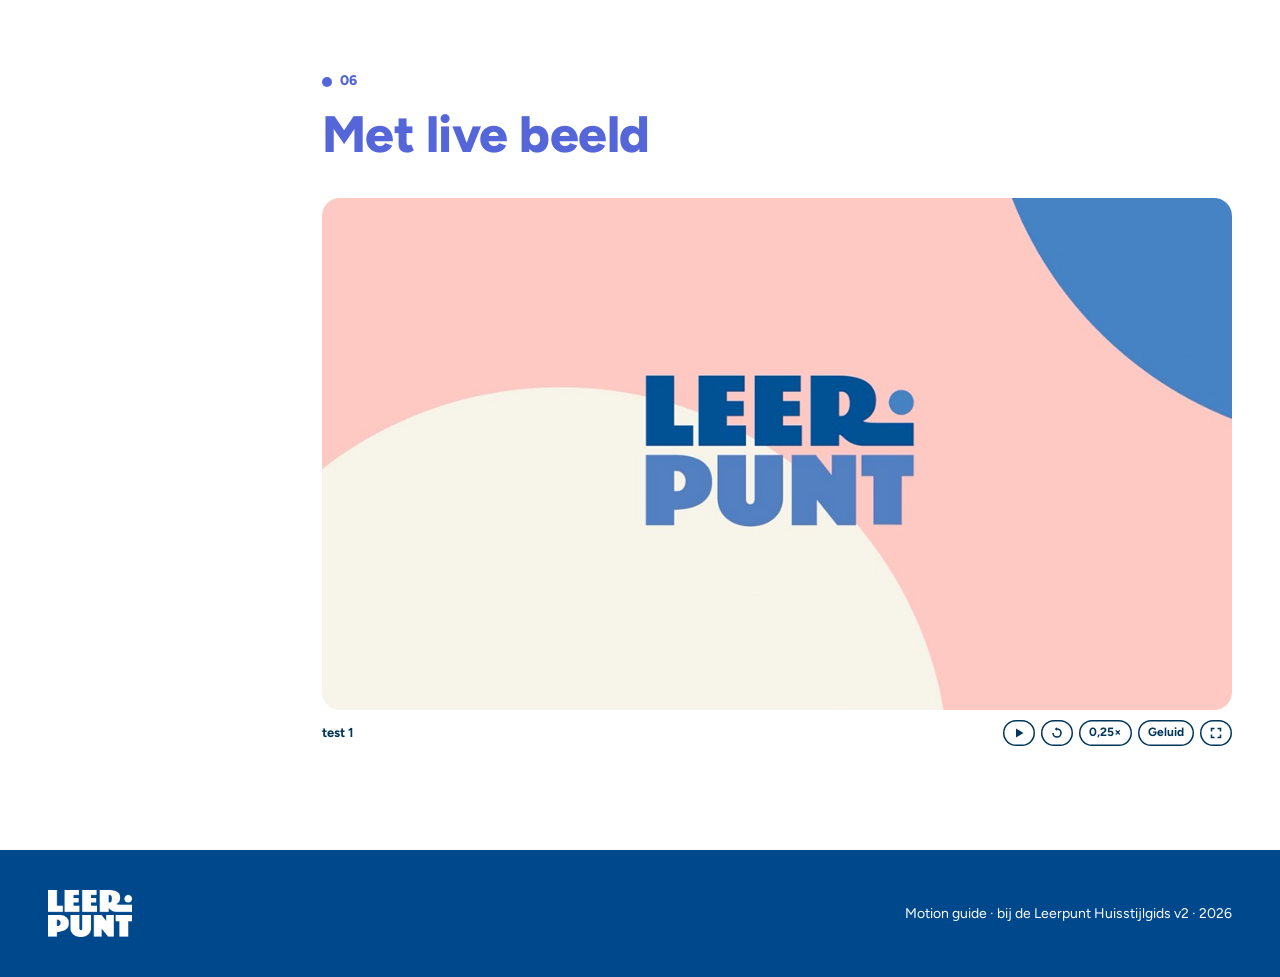
==== commit 34443690: "Hoofdstuk Met live beeld: eerste test motion met live opnames Co-Authored-By: Claude Opus 5.5 <norep" ====
--- a/index.html
+++ b/index.html
@@ -44,6 +44,7 @@
       <a href="#spotlight"><span>03</span>Spotlight</a>
       <a href="#tekstballon"><span>04</span>Tekstballon</a>
       <a href="#cirkel"><span>05</span>Cirkel</a>
+      <a href="#live"><span>06</span>Met live beeld</a>
     </nav>
   </aside>
 
@@ -248,6 +249,19 @@
               <div class="controls"><span class="name">cirkel 3</span></div>
             </div>
           </div>
+        </div>
+      </div>
+    </section>
+
+    <section class="section" id="live">
+      <div class="section-head">
+        <span class="num">06</span>
+        <h2>Met live beeld</h2>
+      </div>
+      <div class="video-row">
+        <div class="clip landscape">
+          <div class="media-frame"><video src="assets/video/live-test-1.mp4" poster="assets/img/poster/live-test-1.jpg" data-auto data-audio muted loop playsinline preload="metadata" aria-label="Test: motion gecombineerd met live opnames van een spreker"></video></div>
+          <div class="controls"><span class="name">test 1</span></div>
         </div>
       </div>
     </section>
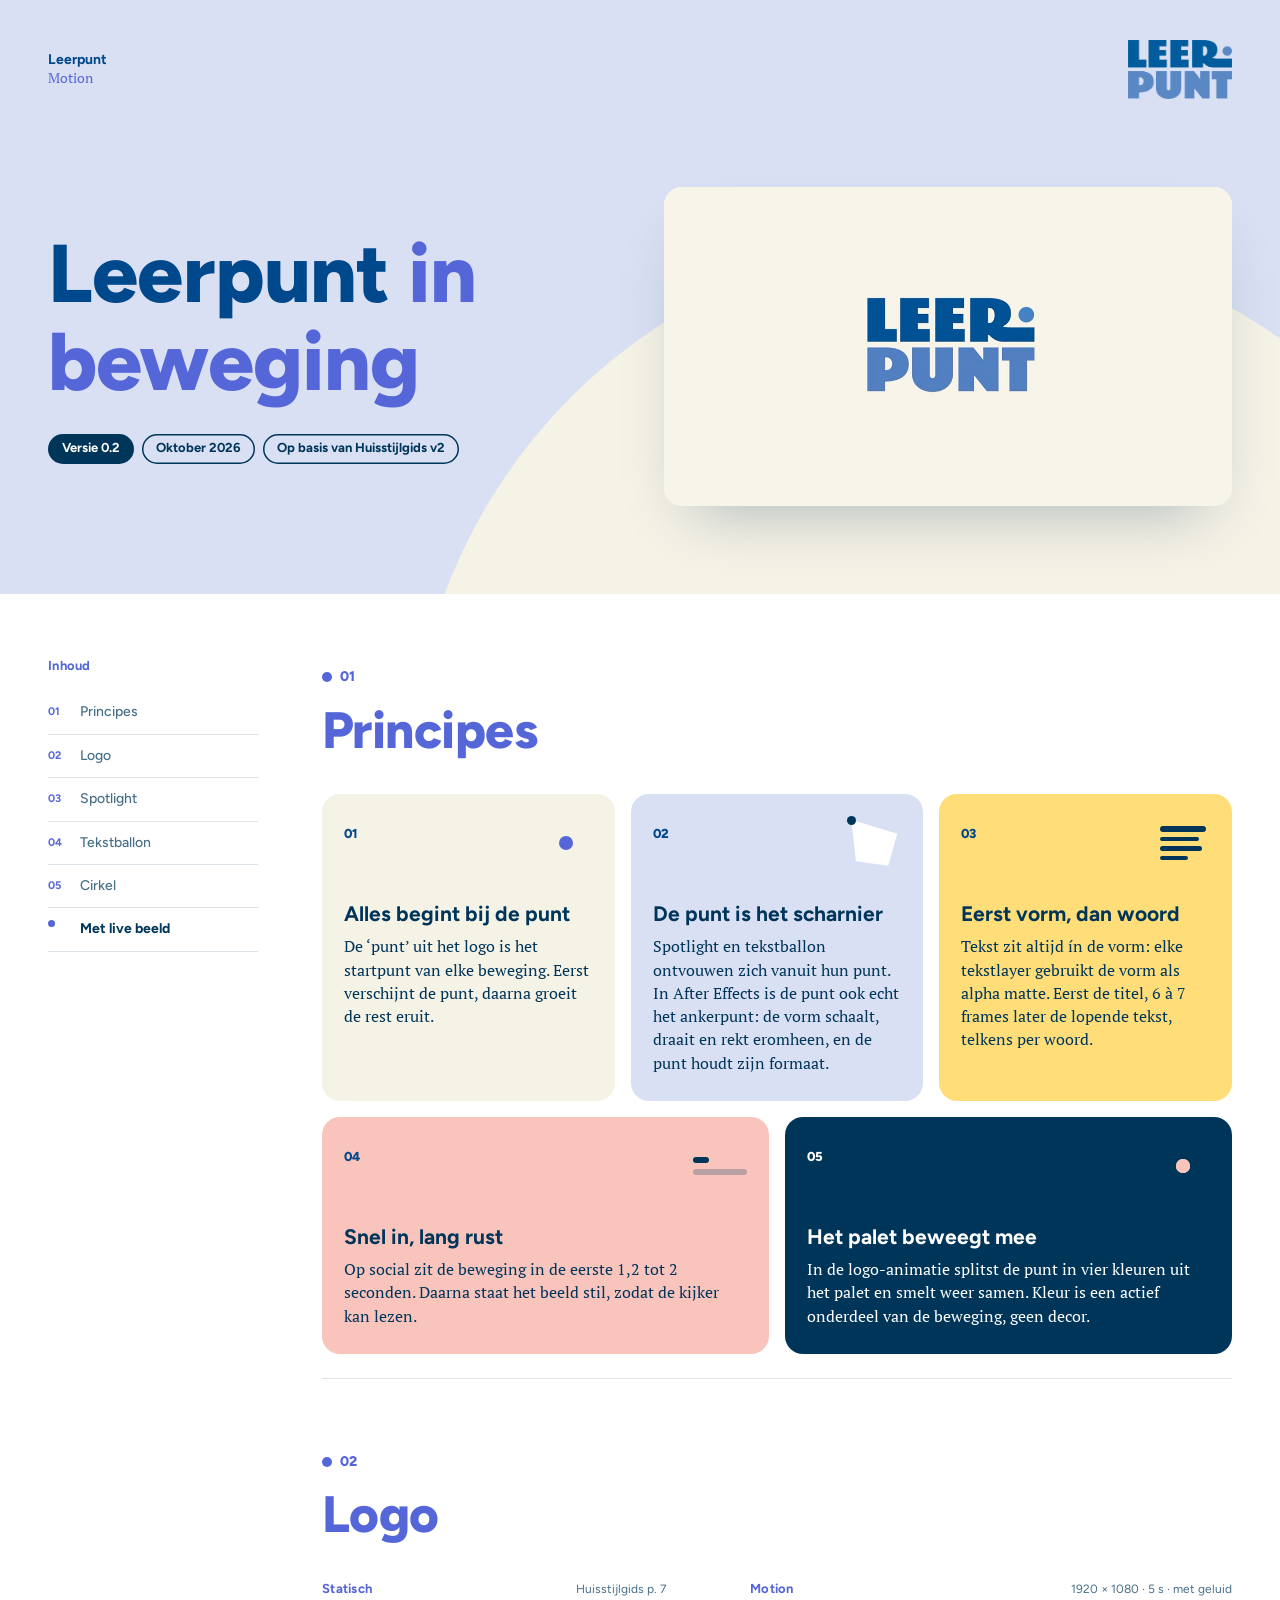
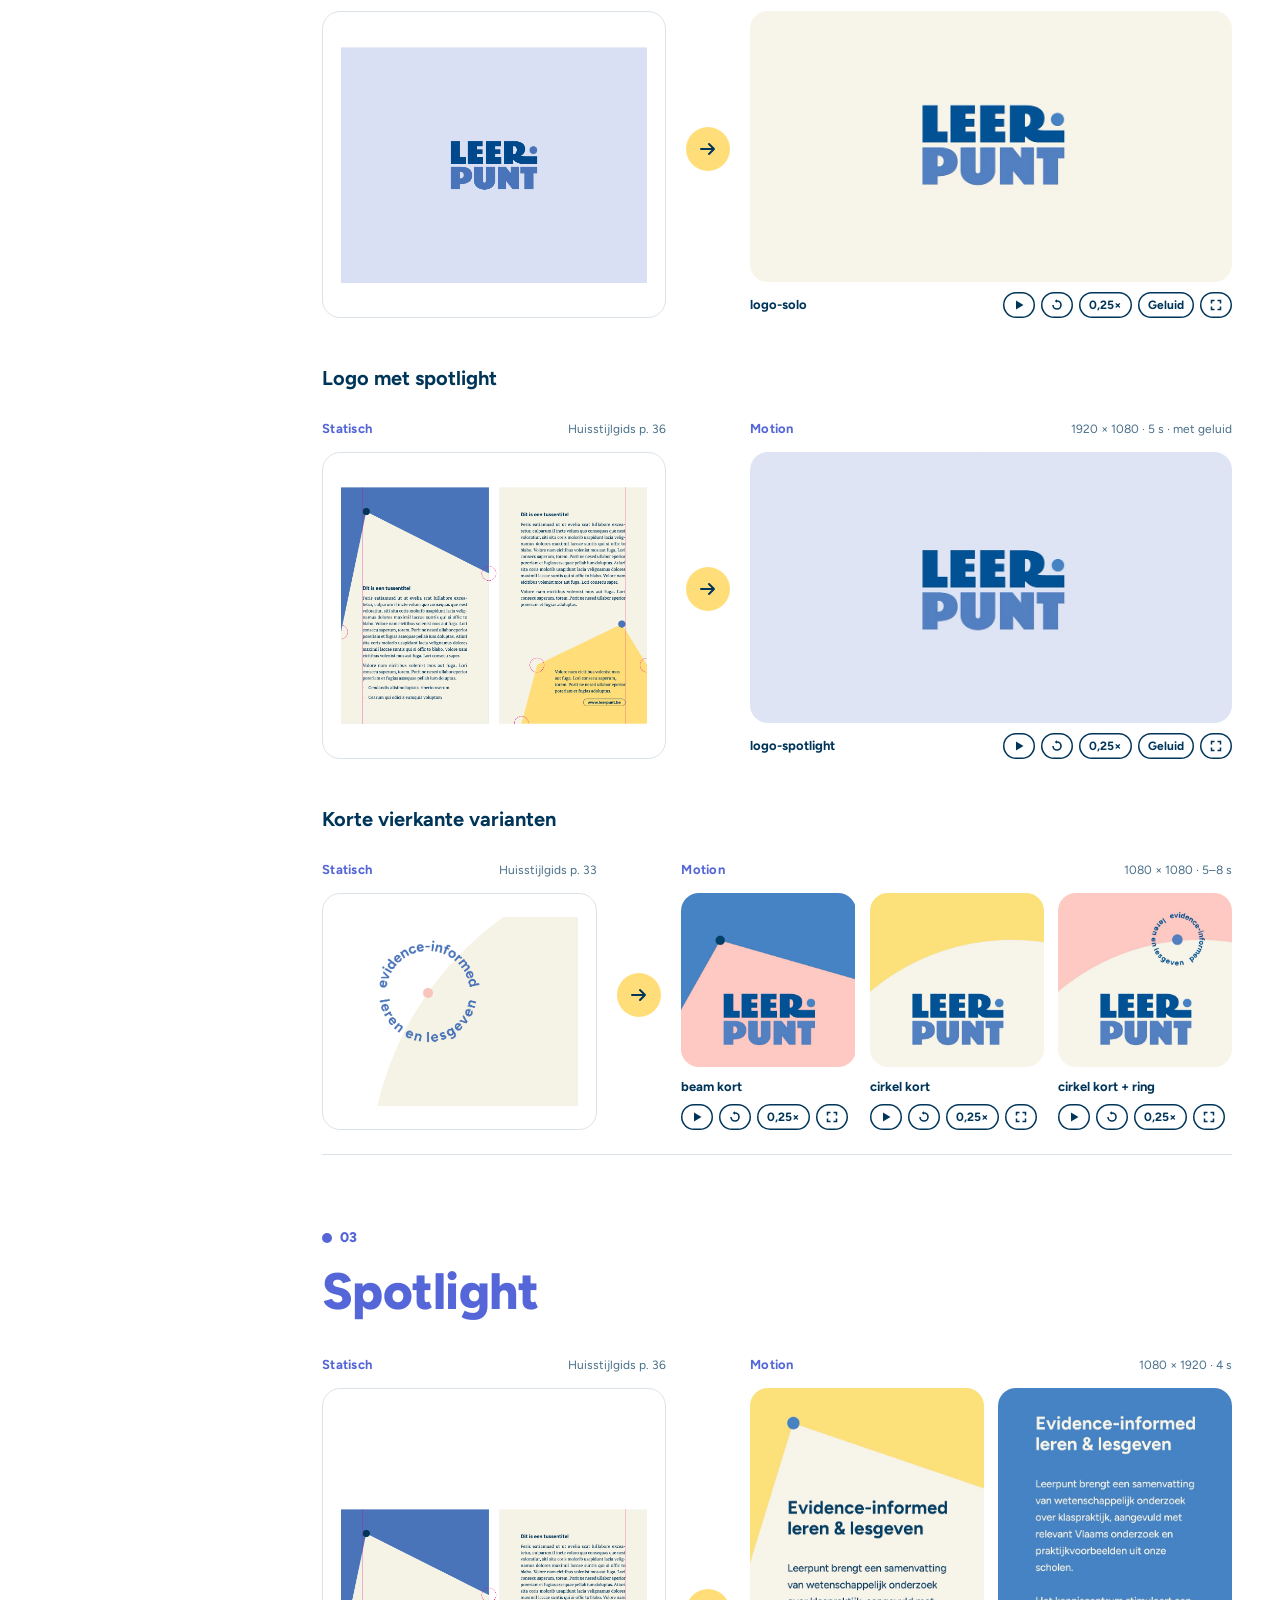
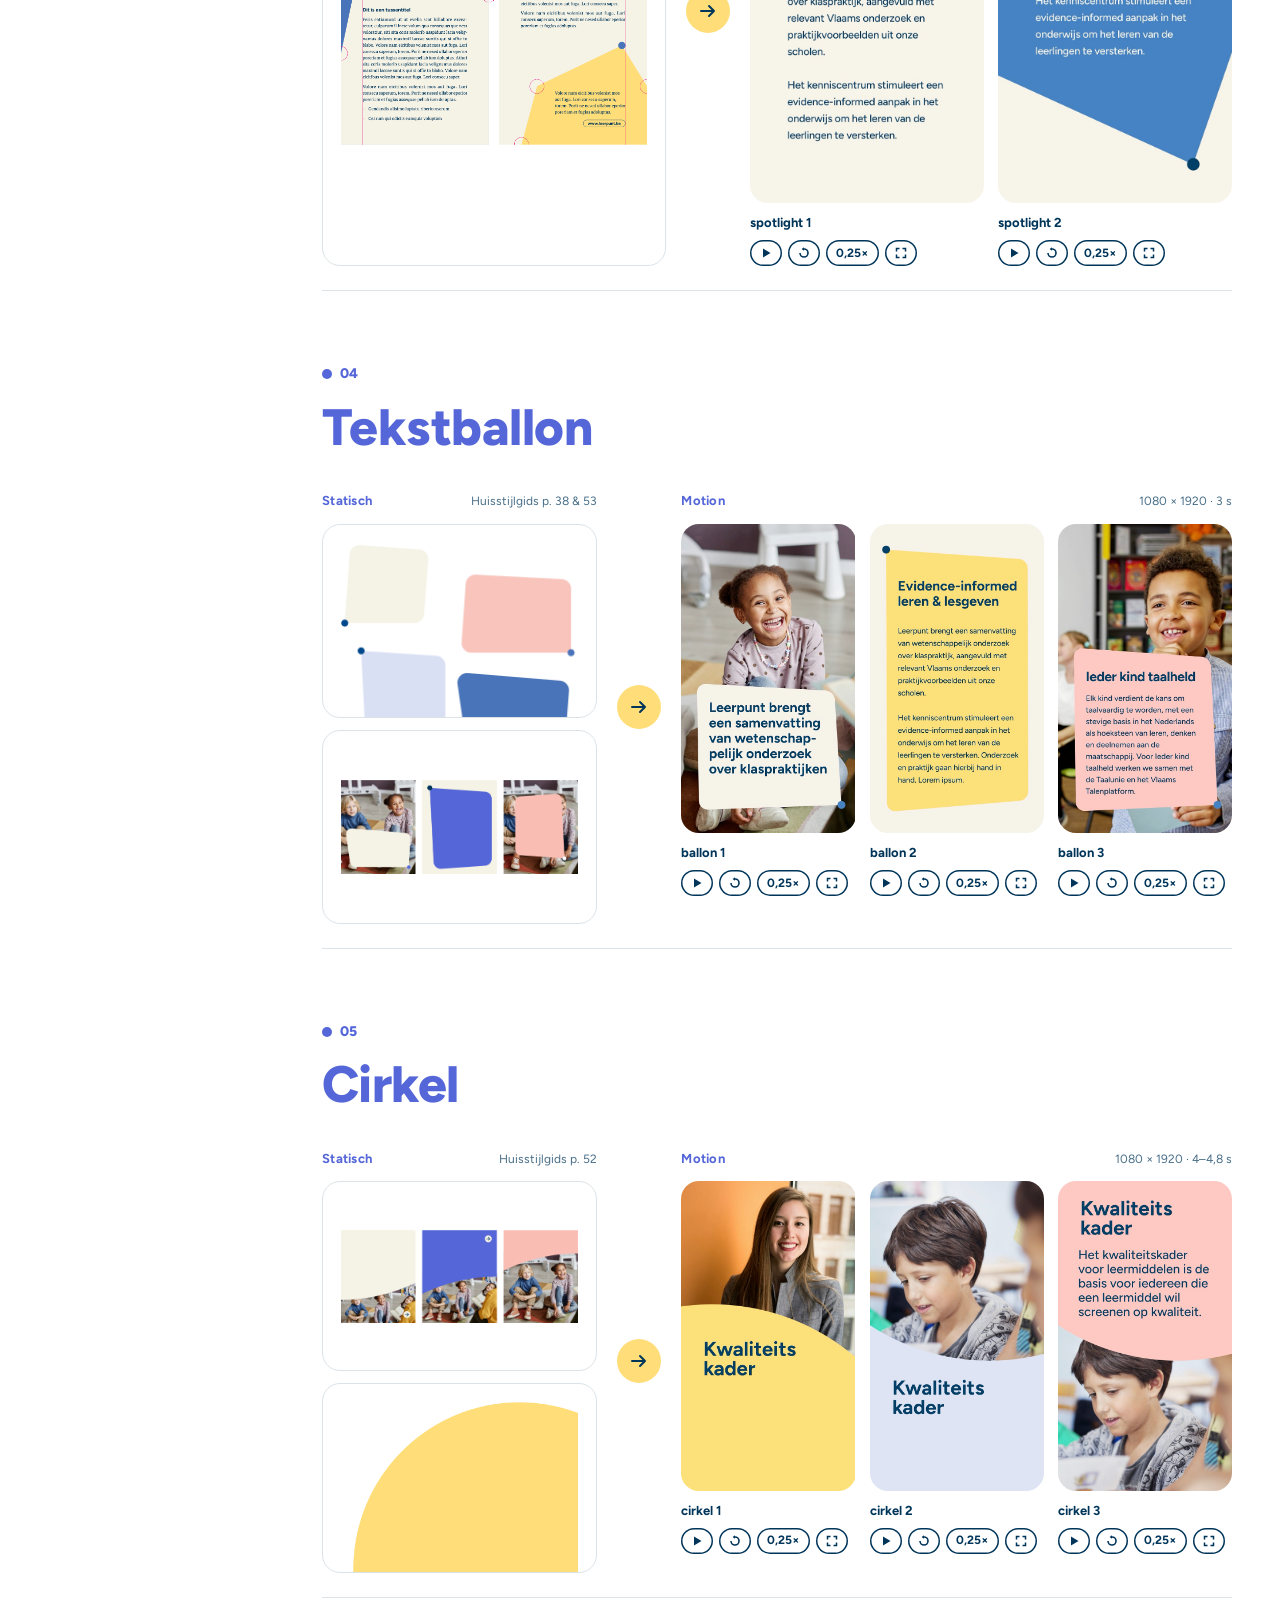
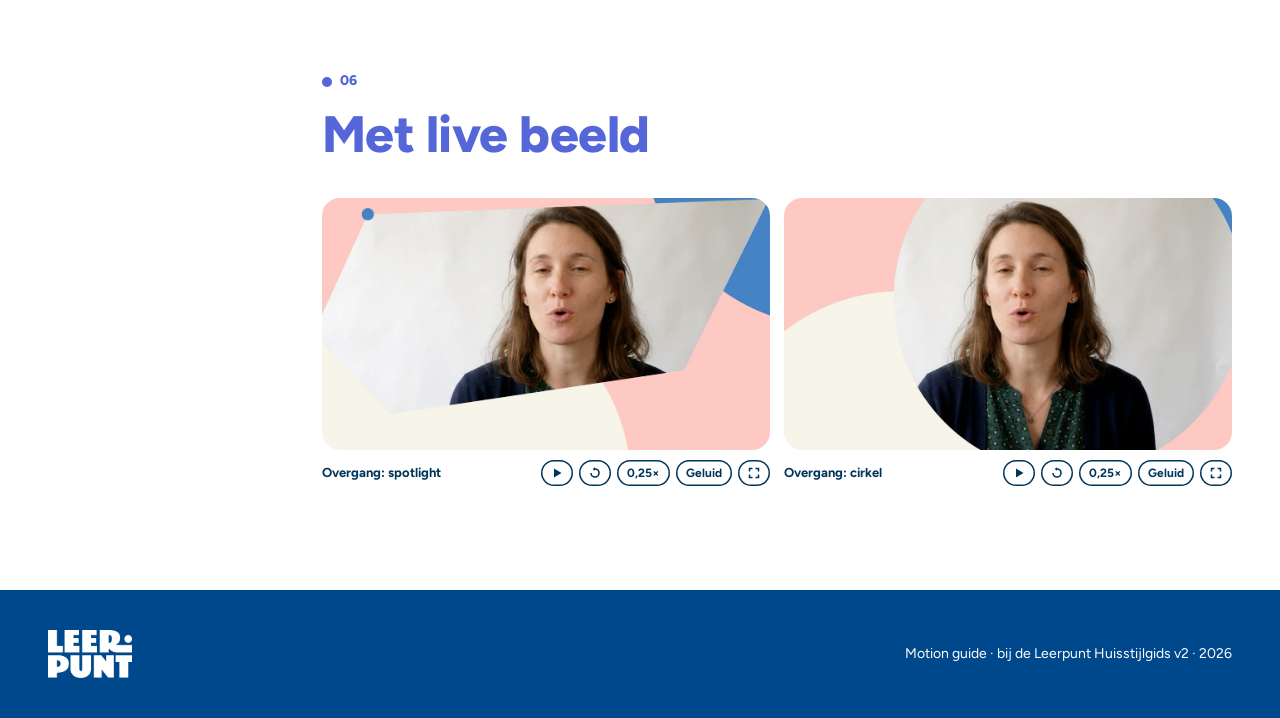
==== commit 262590b0: "Vernieuwde logo-animatie; live beeld in twee varianten (overgang spotlight / cirkel) Co-Authored-By:" ====
--- a/index.html
+++ b/index.html
@@ -10,7 +10,7 @@
   <link rel="preconnect" href="https://fonts.googleapis.com">
   <link rel="preconnect" href="https://fonts.gstatic.com" crossorigin>
   <link href="https://fonts.googleapis.com/css2?family=PT+Serif:ital,wght@0,400;0,700;1,400;1,700&display=swap" rel="stylesheet">
-  <link rel="stylesheet" href="assets/css/guide.css?v=1.1">
+  <link rel="stylesheet" href="assets/css/guide.css?v=1.2">
 </head>
 <body>
 
@@ -258,10 +258,14 @@
         <span class="num">06</span>
         <h2>Met live beeld</h2>
       </div>
-      <div class="video-row">
+      <div class="video-row duo">
         <div class="clip landscape">
-          <div class="media-frame"><video src="assets/video/live-test-1.mp4" poster="assets/img/poster/live-test-1.jpg" data-auto data-audio muted loop playsinline preload="metadata" aria-label="Test: motion gecombineerd met live opnames van een spreker"></video></div>
-          <div class="controls"><span class="name">test 1</span></div>
+          <div class="media-frame"><video src="assets/video/live-overgang-spotlight.mp4" poster="assets/img/poster/live-overgang-spotlight.jpg" data-auto data-audio muted loop playsinline preload="metadata" aria-label="Live beeld, overgang via de spotlight"></video></div>
+          <div class="controls"><span class="name">Overgang: spotlight</span></div>
+        </div>
+        <div class="clip landscape">
+          <div class="media-frame"><video src="assets/video/live-overgang-cirkel.mp4" poster="assets/img/poster/live-overgang-cirkel.jpg" data-auto data-audio muted loop playsinline preload="metadata" aria-label="Live beeld, overgang via de cirkel"></video></div>
+          <div class="controls"><span class="name">Overgang: cirkel</span></div>
         </div>
       </div>
     </section>
--- a/assets/css/guide.css
+++ b/assets/css/guide.css
@@ -159,6 +159,8 @@
 .video-row.portrait { grid-template-columns: repeat(auto-fit, minmax(150px, 1fr)); }
 .video-row.square { grid-template-columns: repeat(auto-fit, minmax(170px, 1fr)); }
 .clip.square .media-frame { aspect-ratio: 1; }
+.video-row.duo { grid-template-columns: repeat(2, minmax(0, 1fr)); }
+@media (max-width: 760px) { .video-row.duo { grid-template-columns: minmax(0, 1fr); } }
 .clip { display: flex; flex-direction: column; gap: 10px; min-width: 0; }
 .clip .media-frame { position: relative; }
 .clip.portrait .media-frame { aspect-ratio: 9 / 16; }
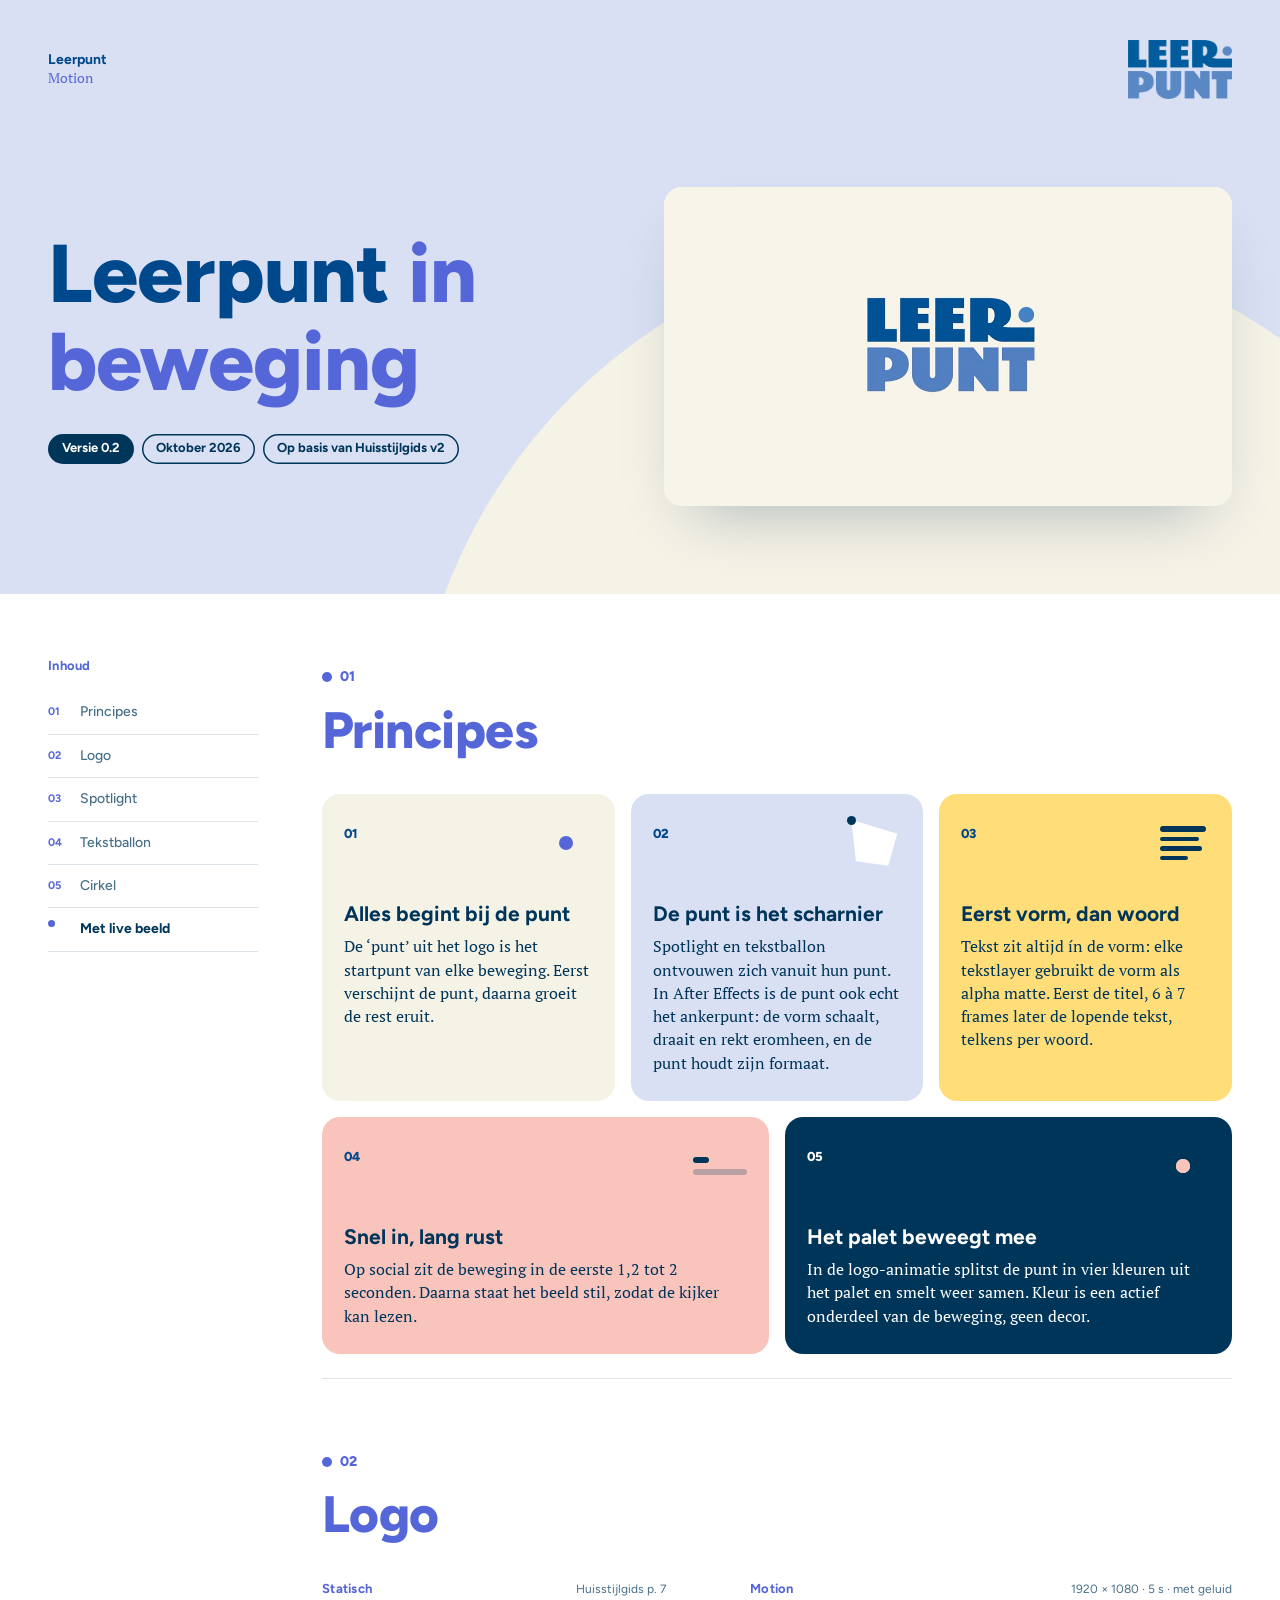
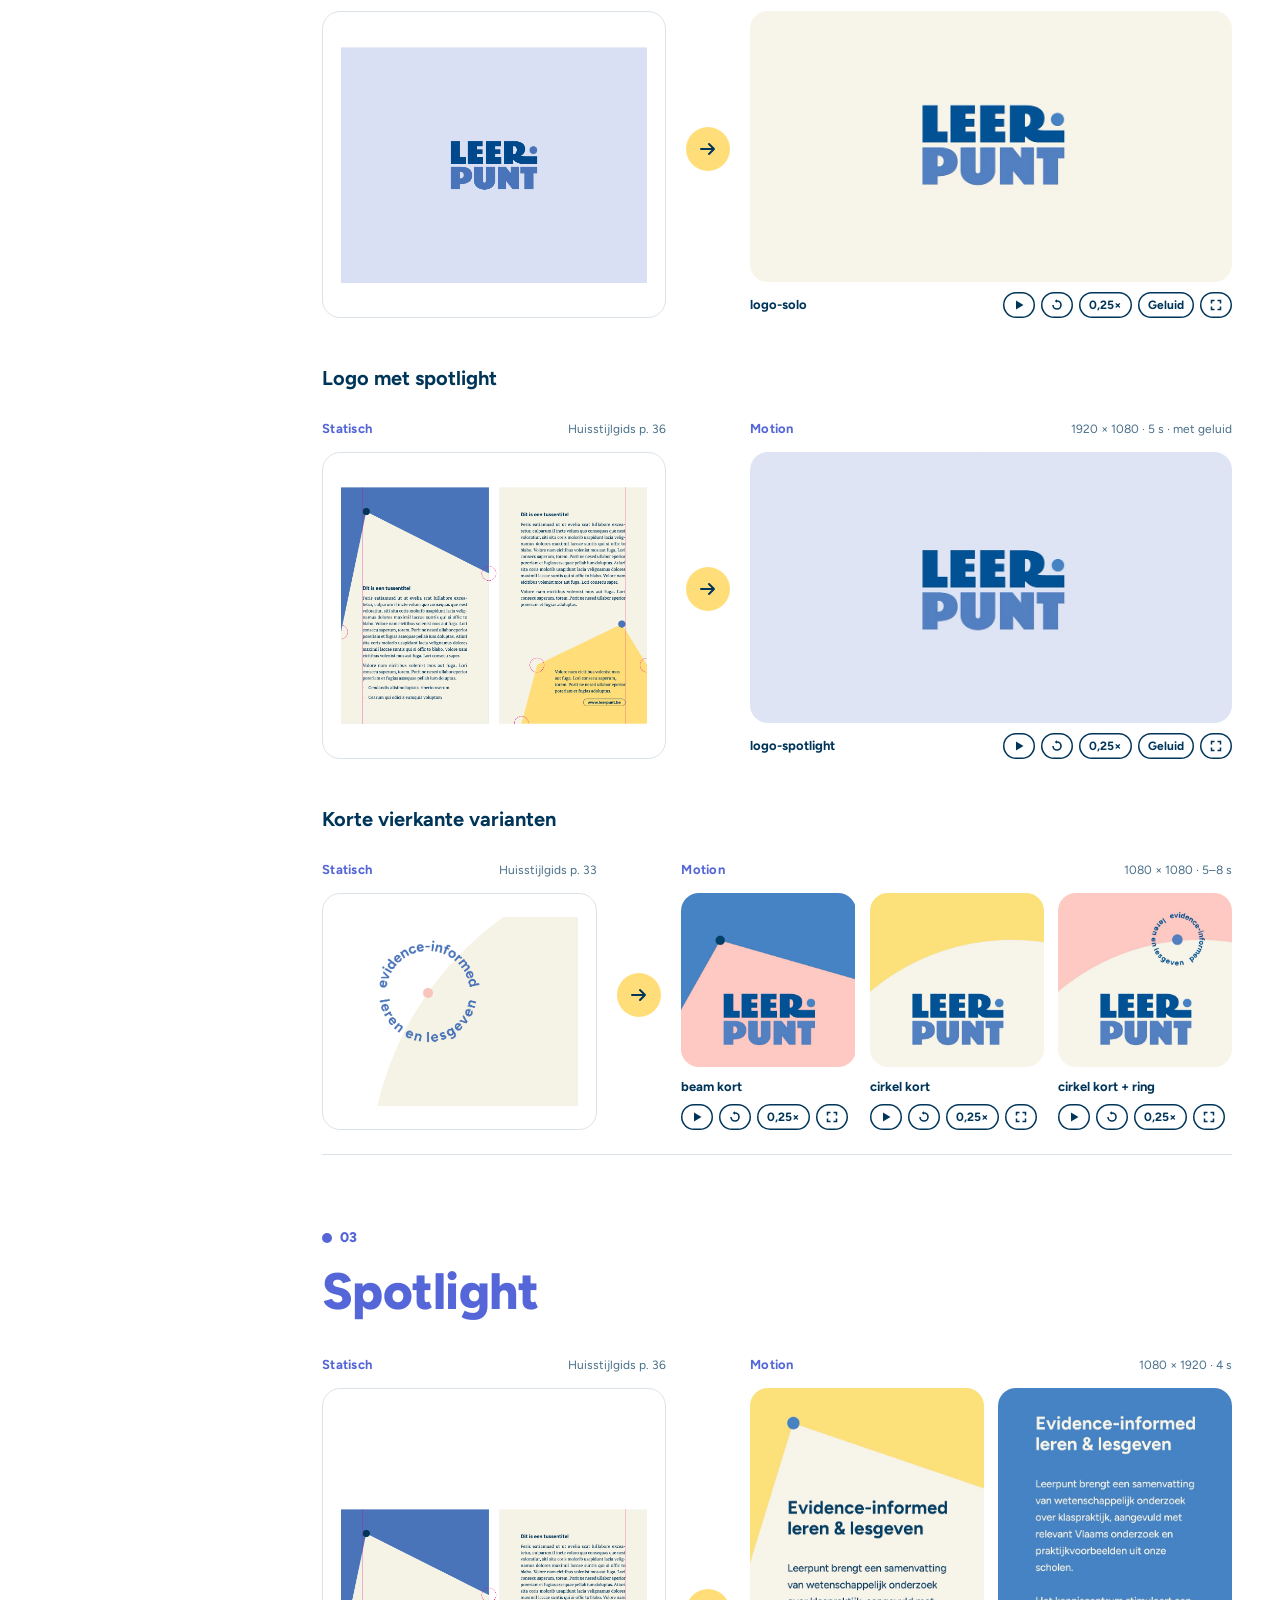
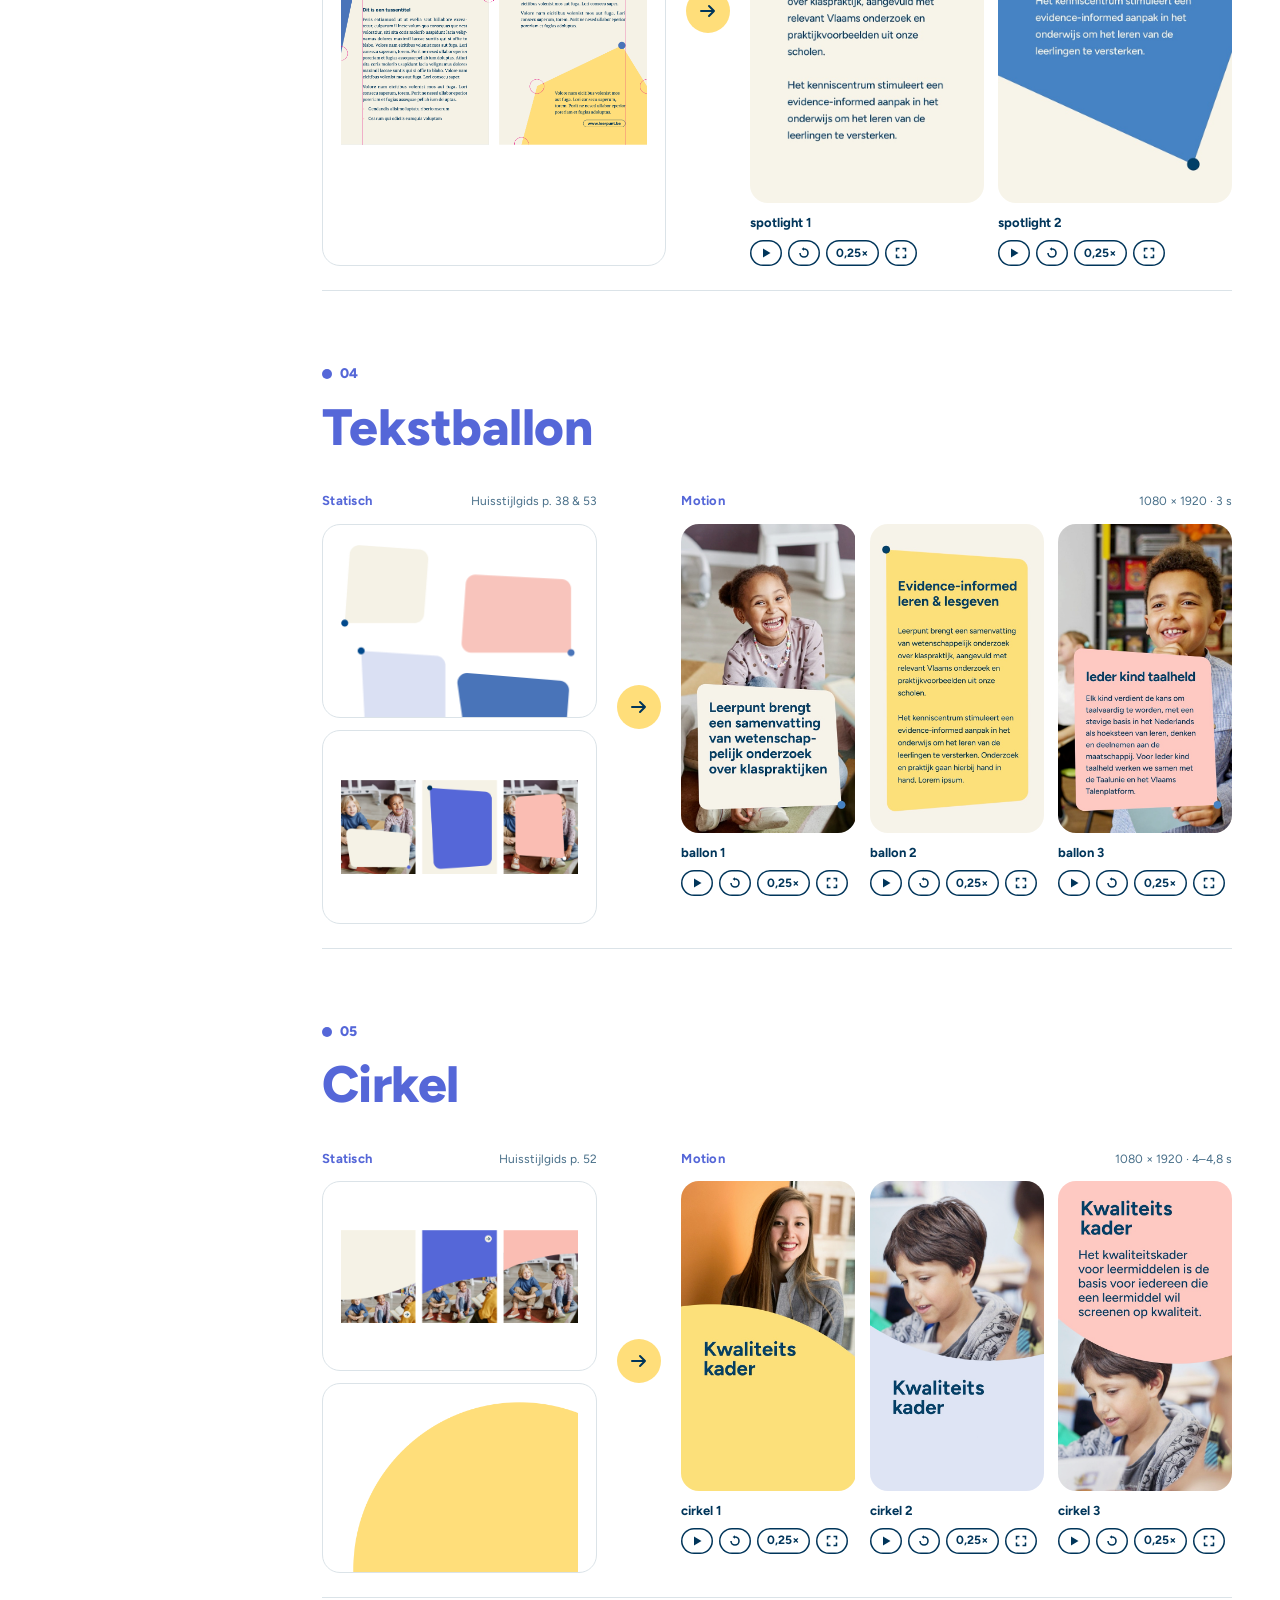
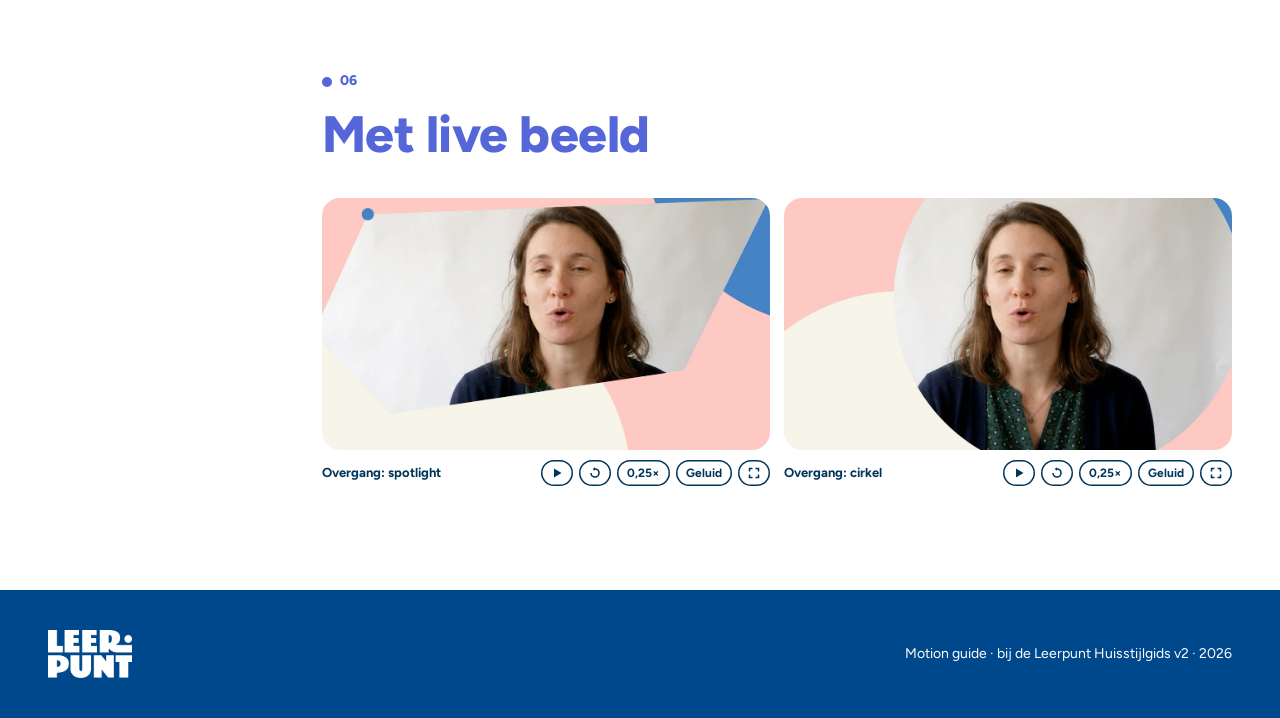
==== commit 1cdac29c: "Cirkel 3 vervangen door de variant die uit de punt groeit Co-Authored-By: Claude Opus 5.5 <noreply@a" ====
--- a/index.html
+++ b/index.html
@@ -245,7 +245,7 @@
               <div class="controls"><span class="name">cirkel 2</span></div>
             </div>
             <div class="clip portrait">
-              <div class="media-frame"><video src="assets/video/social-cirkel-3.mp4" poster="assets/img/poster/social-cirkel-3.jpg" data-auto muted loop playsinline preload="metadata" aria-label="Roze cirkel komt van boven in beeld met tekst"></video></div>
+              <div class="media-frame"><video src="assets/video/social-cirkel-3.mp4" poster="assets/img/poster/social-cirkel-3.jpg" data-auto muted loop playsinline preload="metadata" aria-label="Roze punt groeit uit tot de cirkel met tekst"></video></div>
               <div class="controls"><span class="name">cirkel 3</span></div>
             </div>
           </div>
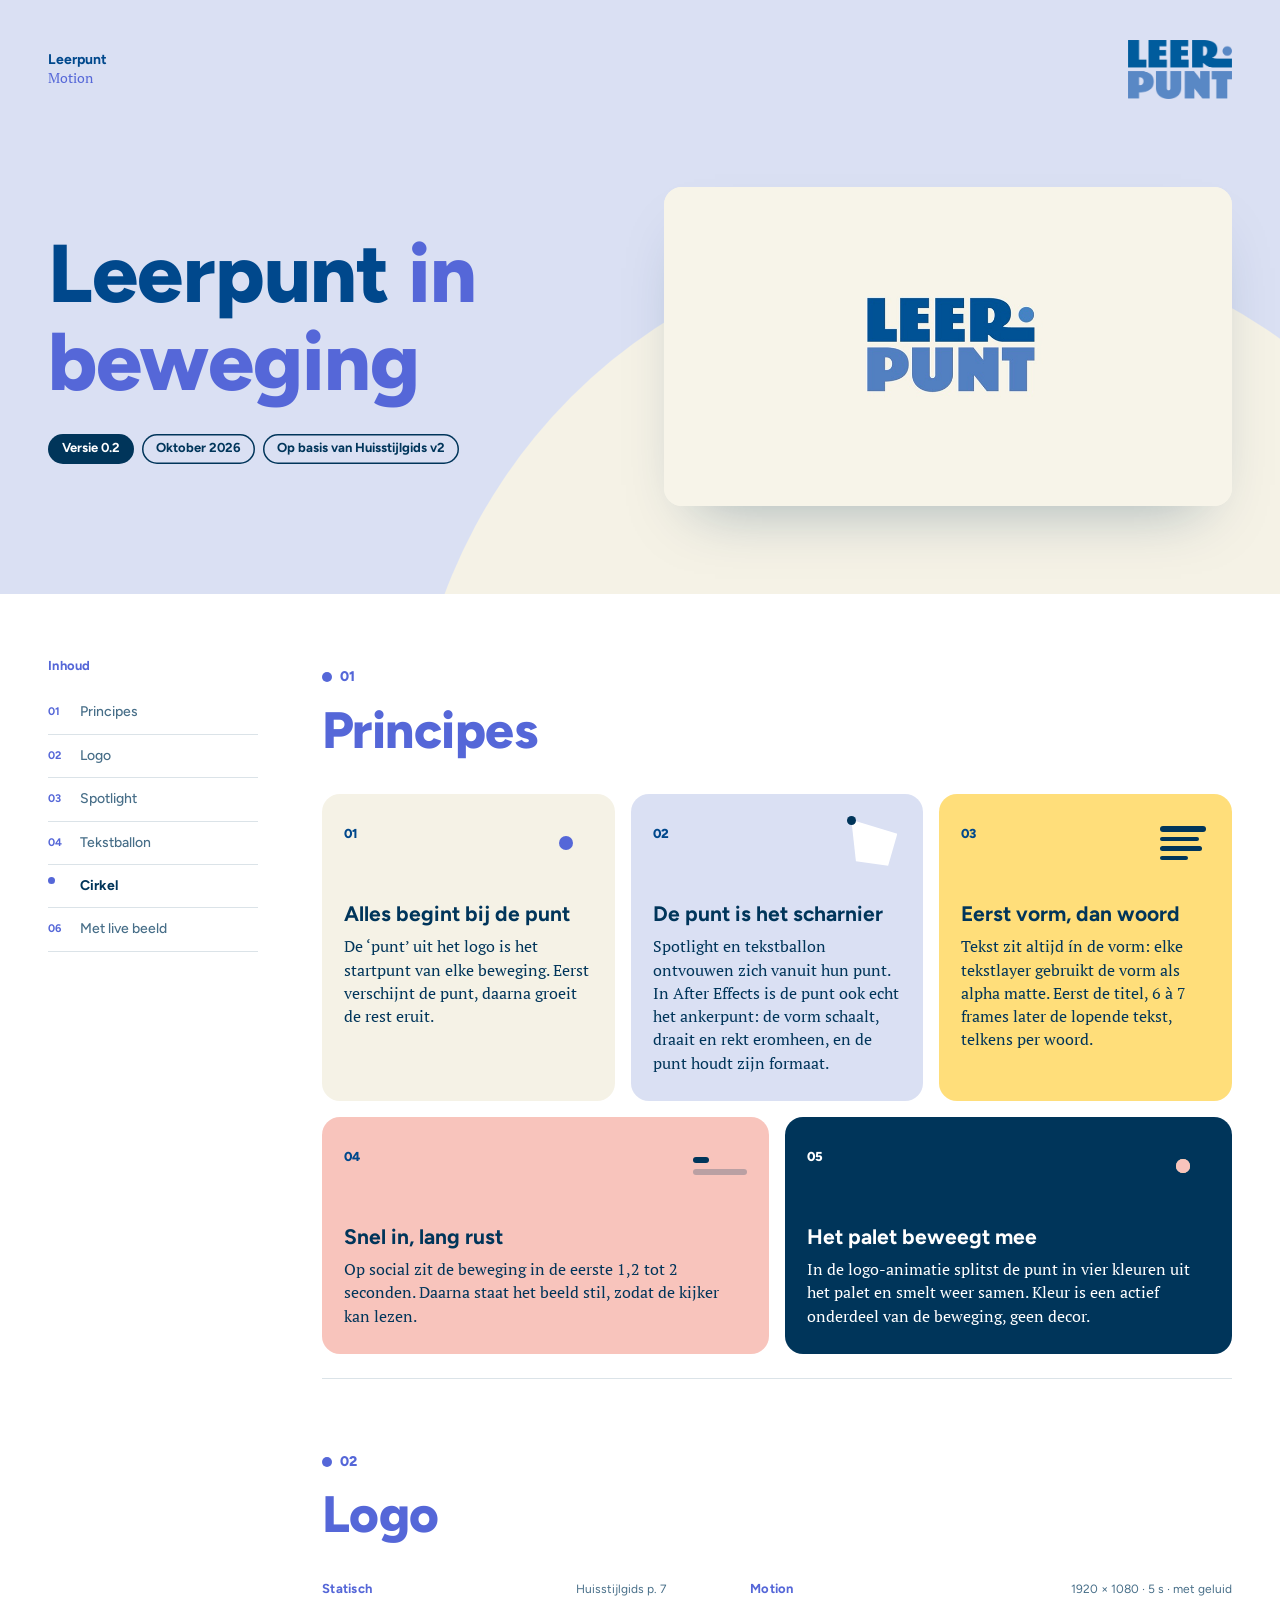
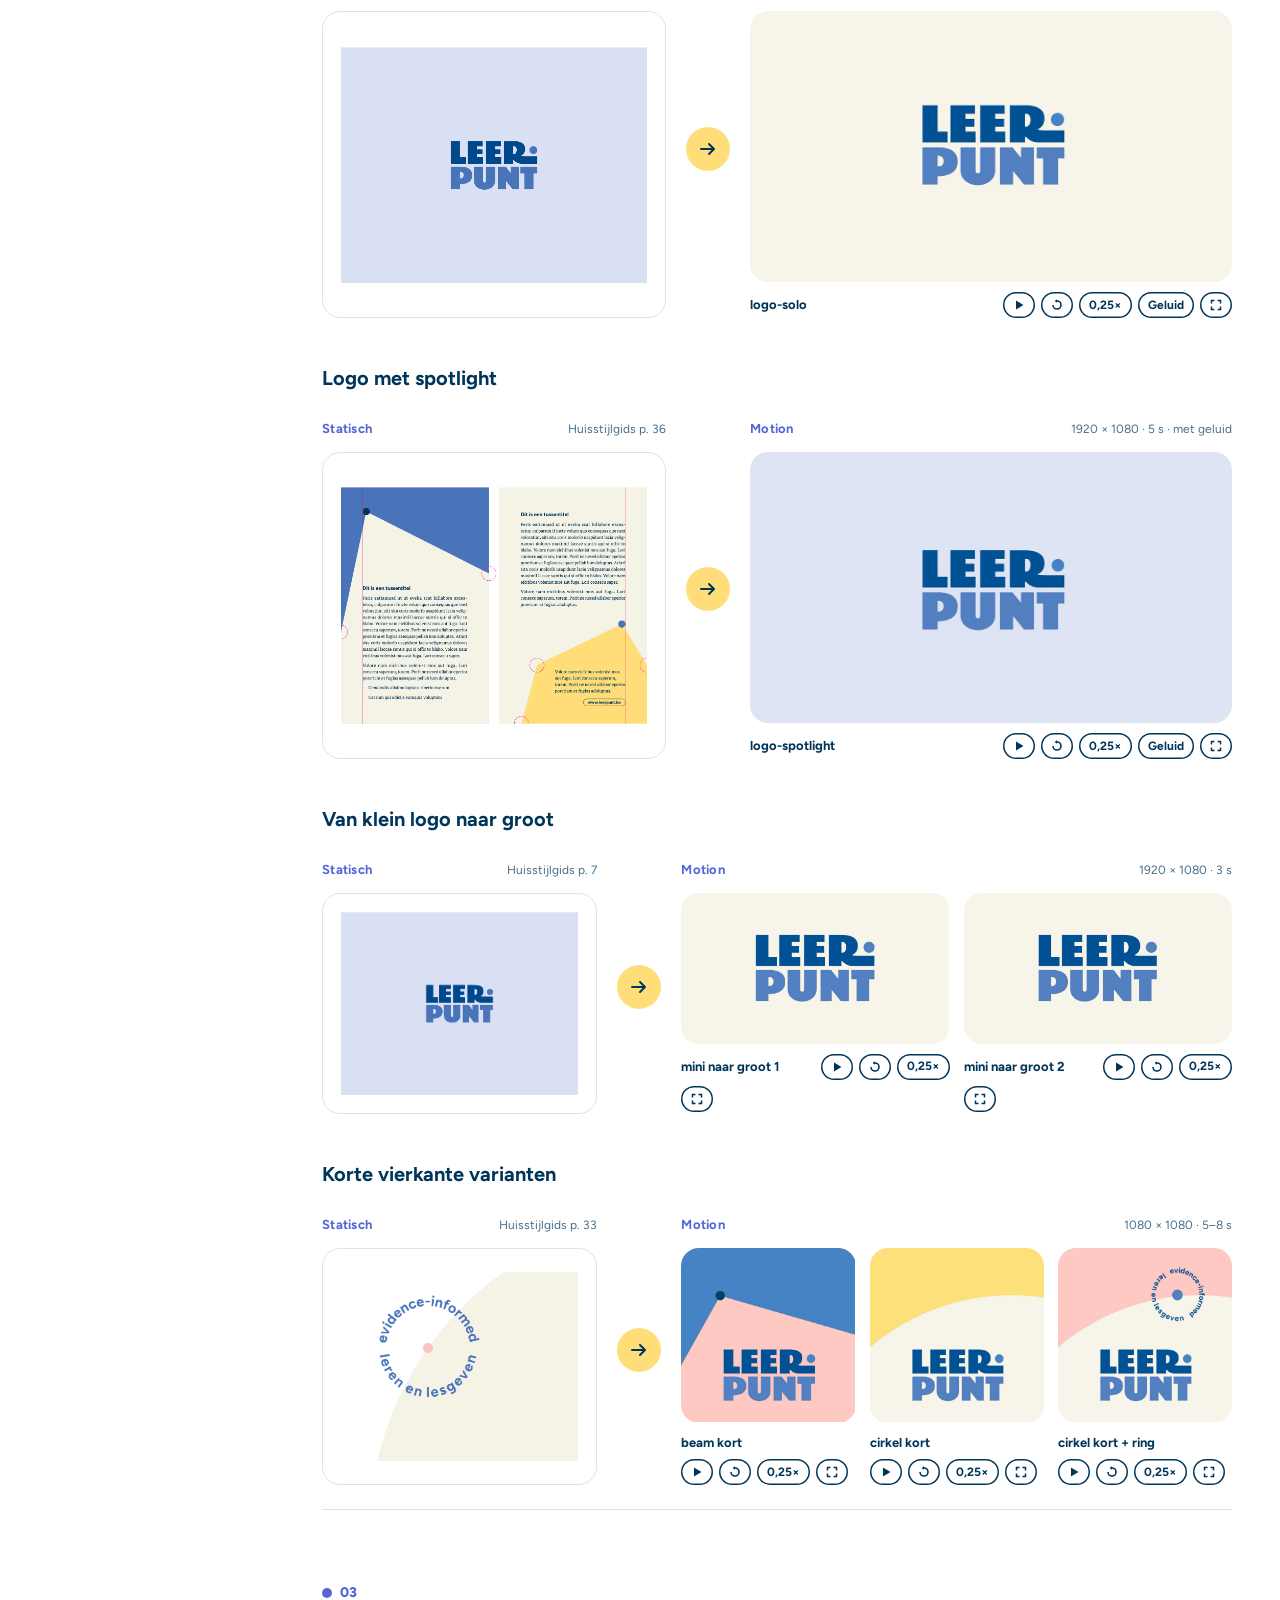
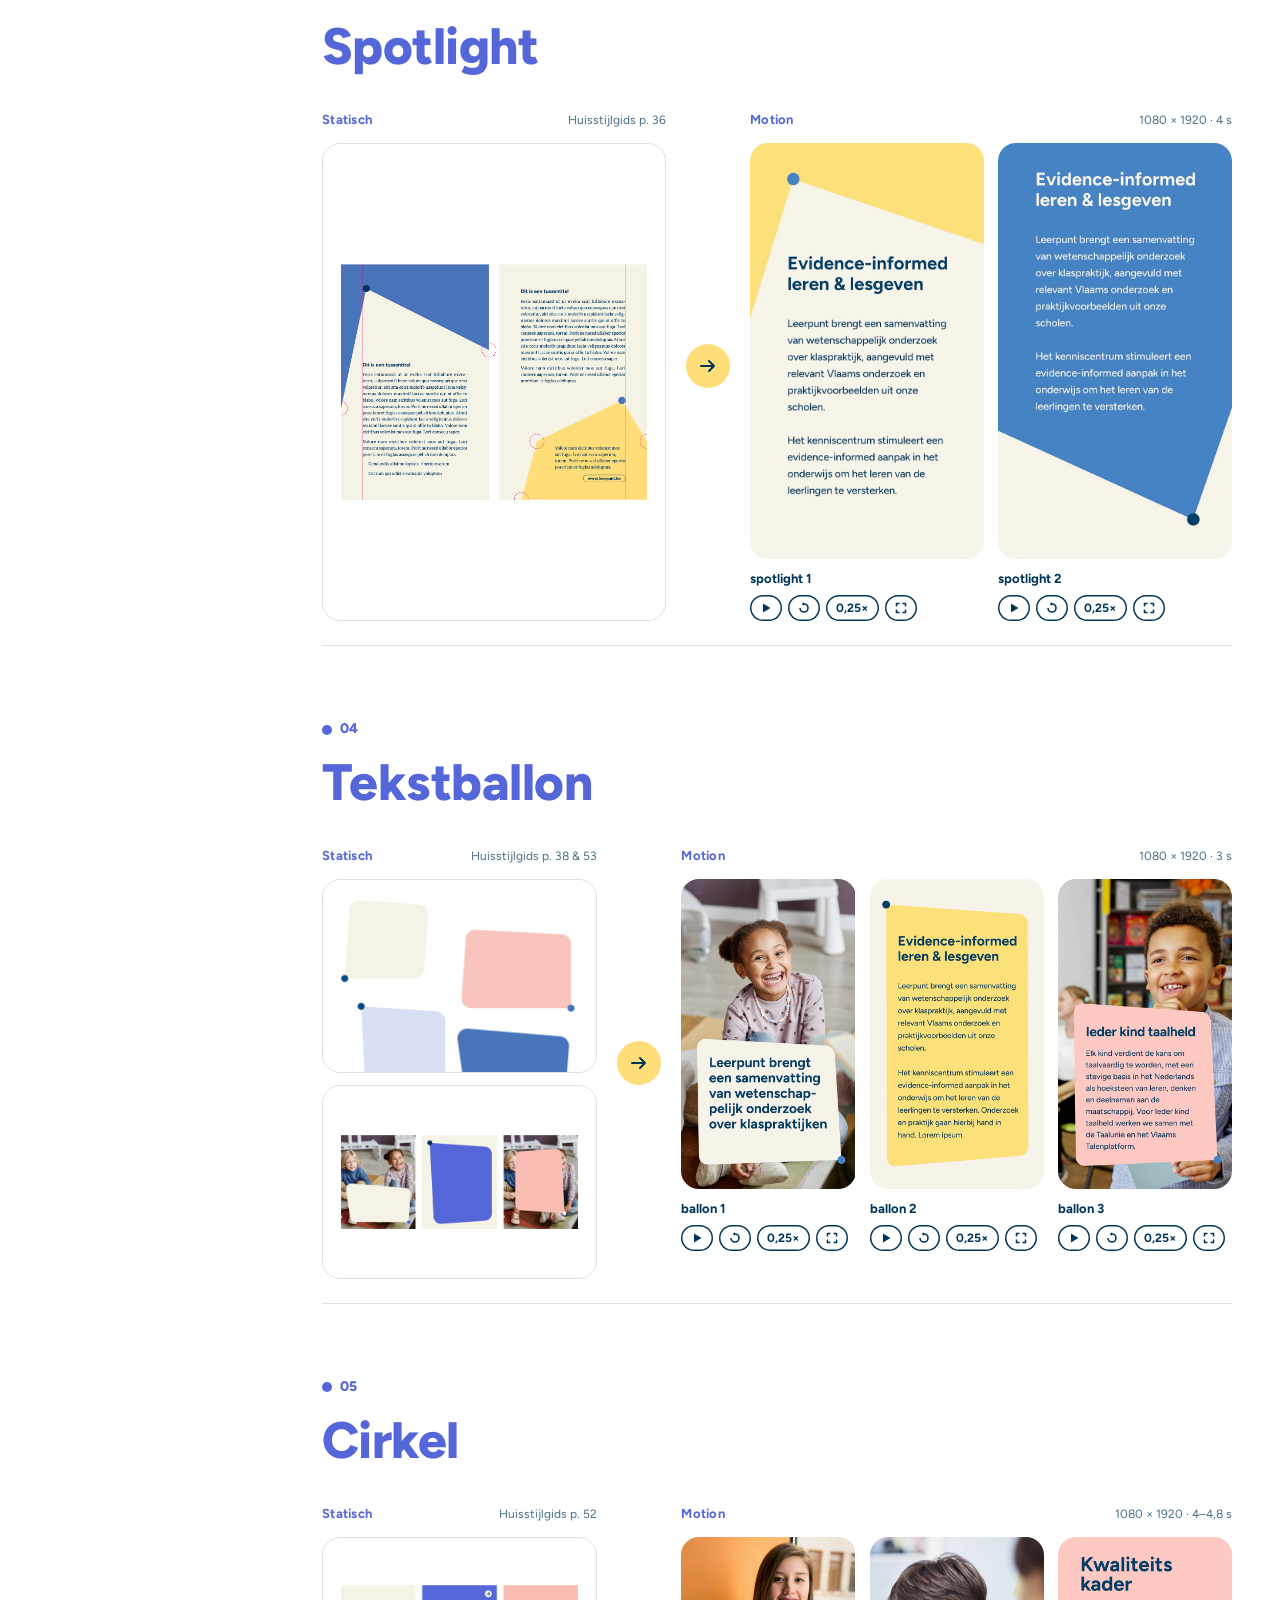
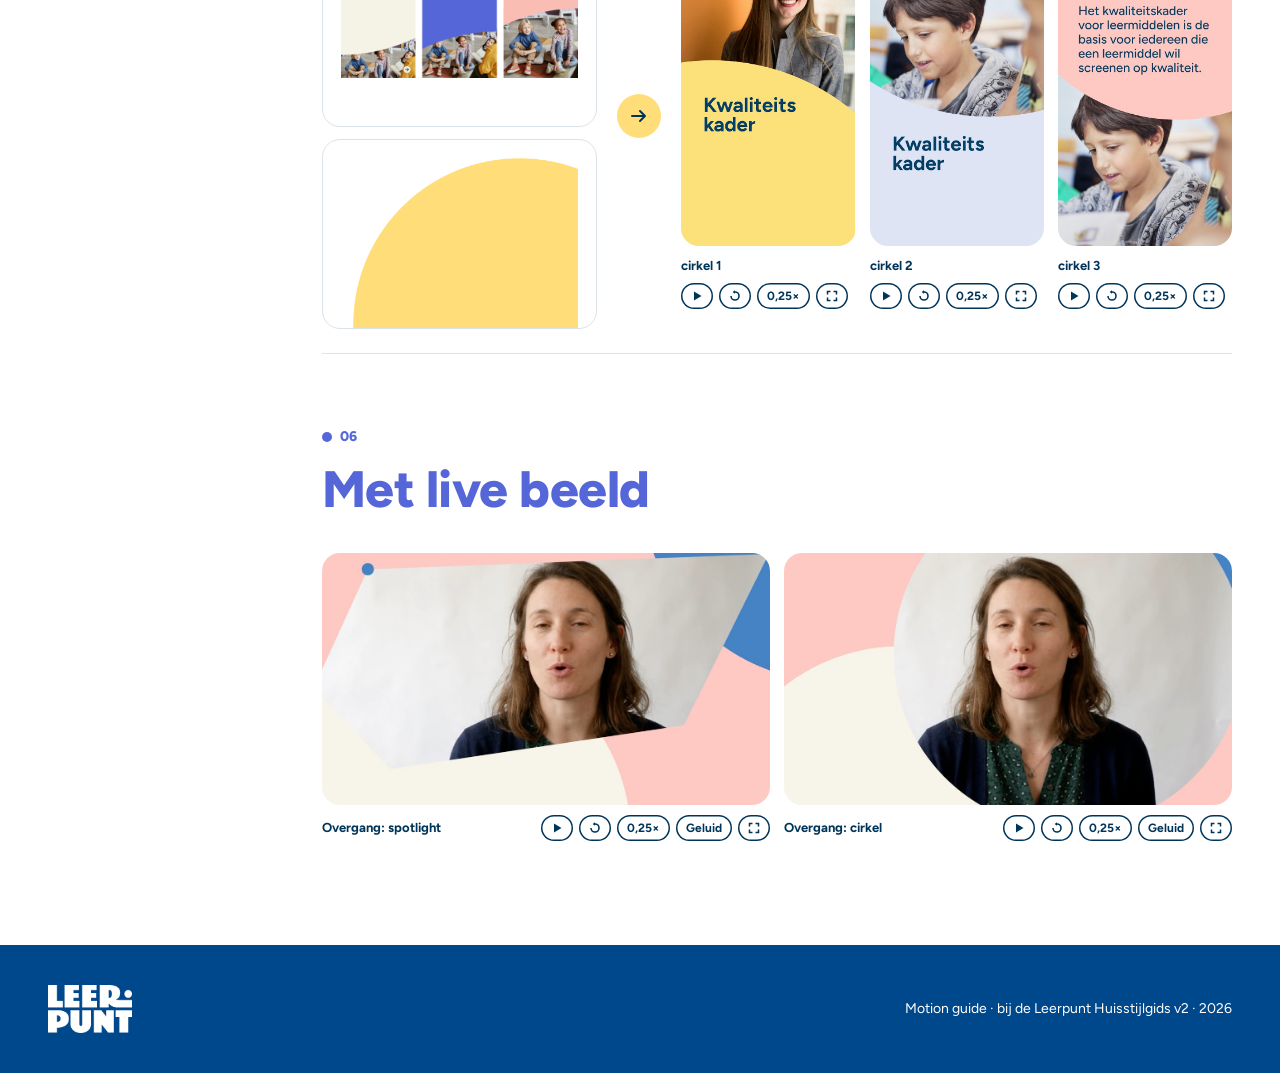
==== commit 5b44d527: "Logo: twee varianten van klein logo naar groot Co-Authored-By: Claude Opus 5.5 <noreply@anthropic.co" ====
--- a/index.html
+++ b/index.html
@@ -133,6 +133,30 @@
       </div>
 
       <div class="sub">
+        <h3>Van klein logo naar groot</h3>
+      </div>
+      <div class="translate wide-motion">
+        <div class="static">
+          <div class="col-label"><span class="label">Statisch</span><small>Huisstijlgids p. 7</small></div>
+          <figure><img src="assets/img/static/hoofdlogo.png" alt="Hoofdlogo van Leerpunt op hemels blauw" loading="lazy"></figure>
+        </div>
+        <div class="arrow" aria-hidden="true"><span><svg viewBox="0 0 18 18"><path d="M2 9h13M10 4l5 5-5 5" fill="none" stroke="currentColor" stroke-width="2" stroke-linecap="round" stroke-linejoin="round"/></svg></span></div>
+        <div class="motion">
+          <div class="col-label"><span class="label">Motion</span><small>1920 × 1080 · 3 s</small></div>
+          <div class="video-row duo">
+            <div class="clip landscape">
+              <div class="media-frame"><video src="assets/video/logo-mini-big-1.mp4" poster="assets/img/poster/logo-mini-big-1.jpg" data-auto muted loop playsinline preload="metadata" aria-label="Logo-animatie van klein logo naar groot, variant 1"></video></div>
+              <div class="controls"><span class="name">mini naar groot 1</span></div>
+            </div>
+            <div class="clip landscape">
+              <div class="media-frame"><video src="assets/video/logo-mini-big-2.mp4" poster="assets/img/poster/logo-mini-big-2.jpg" data-auto muted loop playsinline preload="metadata" aria-label="Logo-animatie van klein logo naar groot, variant 2"></video></div>
+              <div class="controls"><span class="name">mini naar groot 2</span></div>
+            </div>
+          </div>
+        </div>
+      </div>
+
+      <div class="sub">
         <h3>Korte vierkante varianten</h3>
       </div>
       <div class="translate wide-motion">
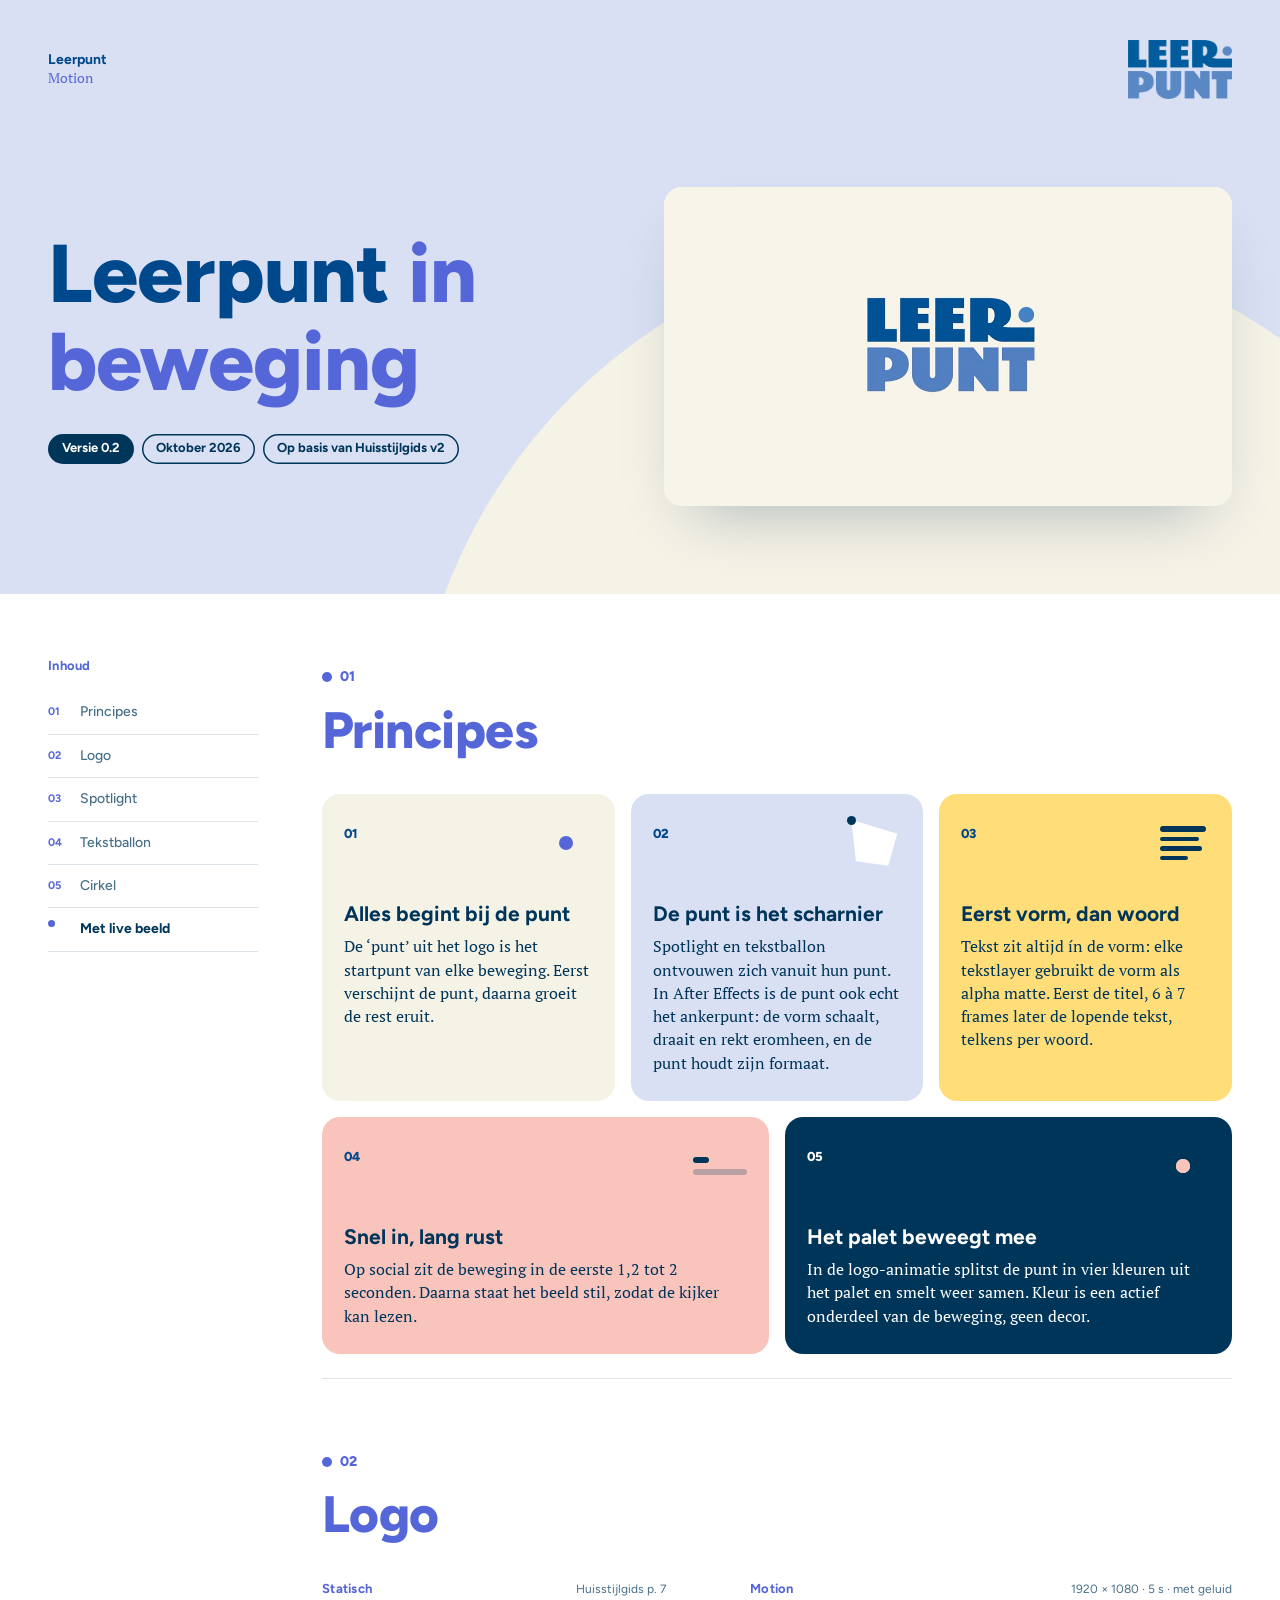
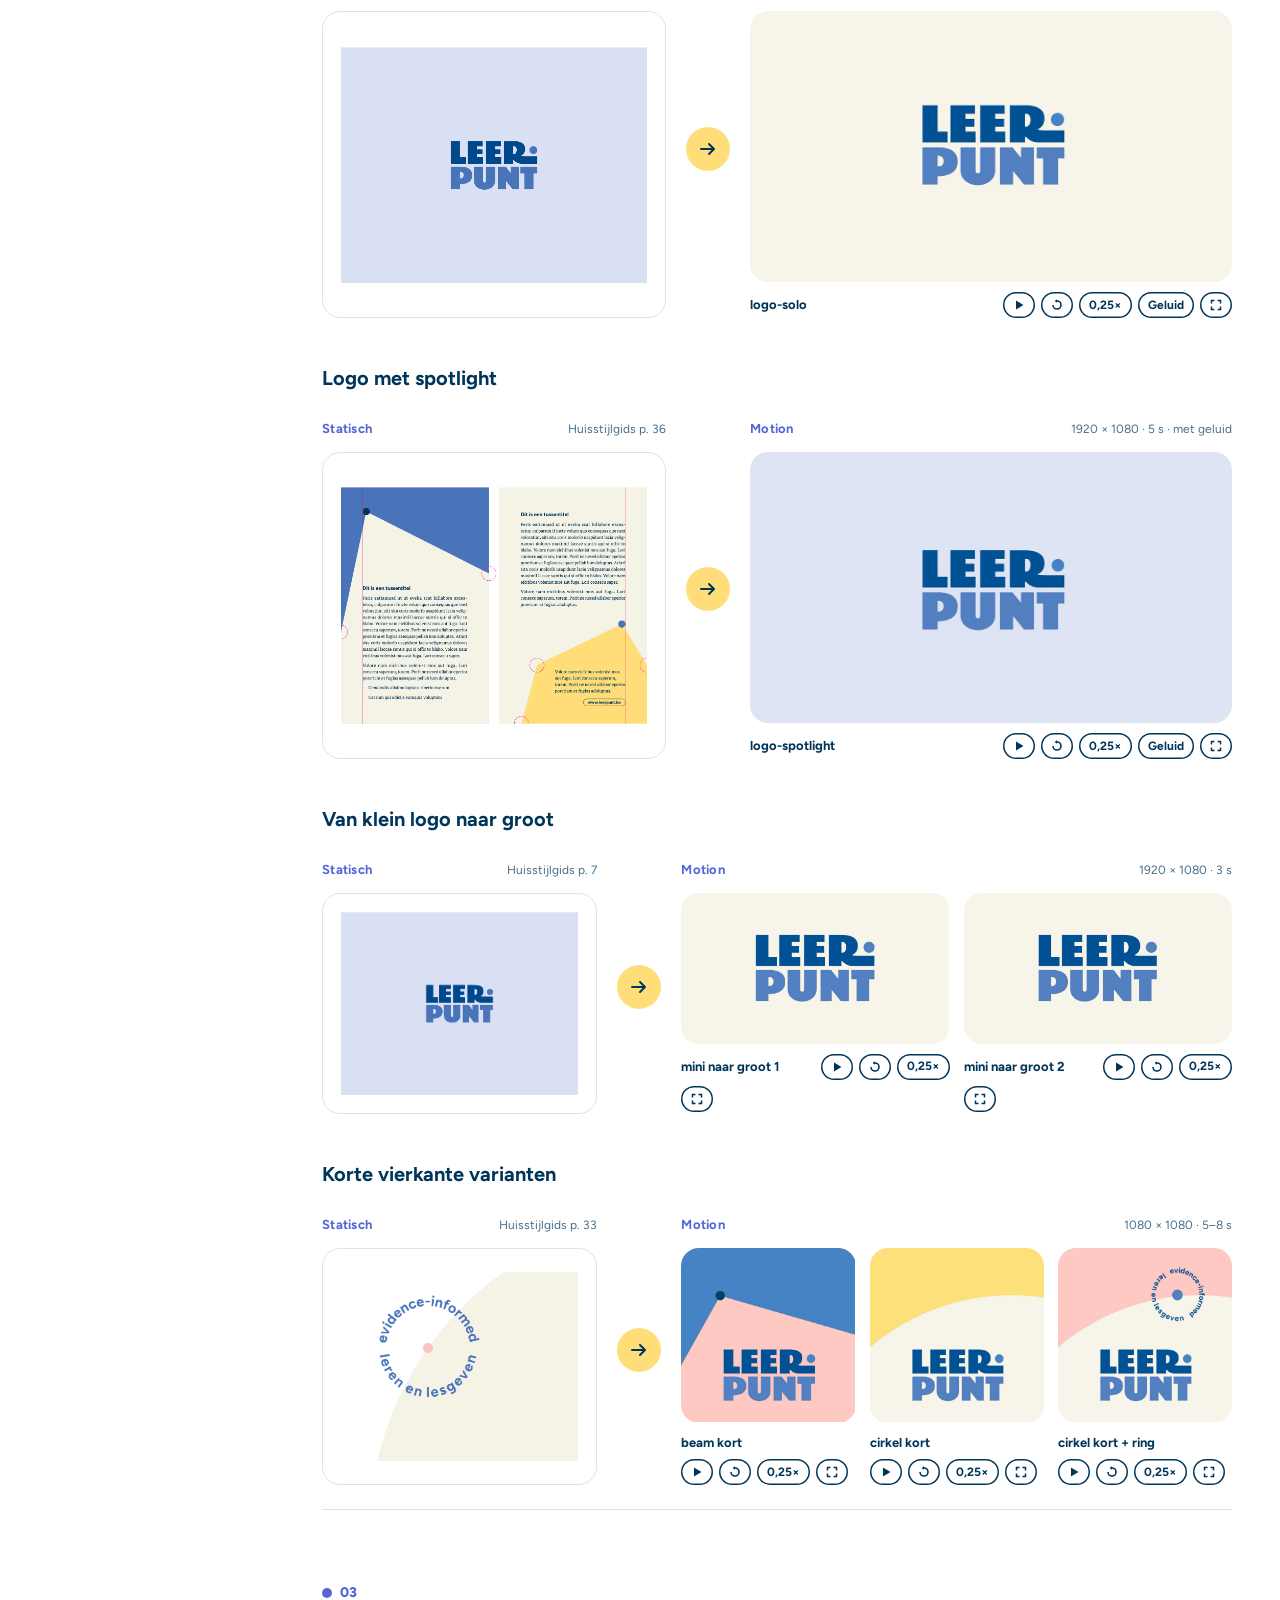
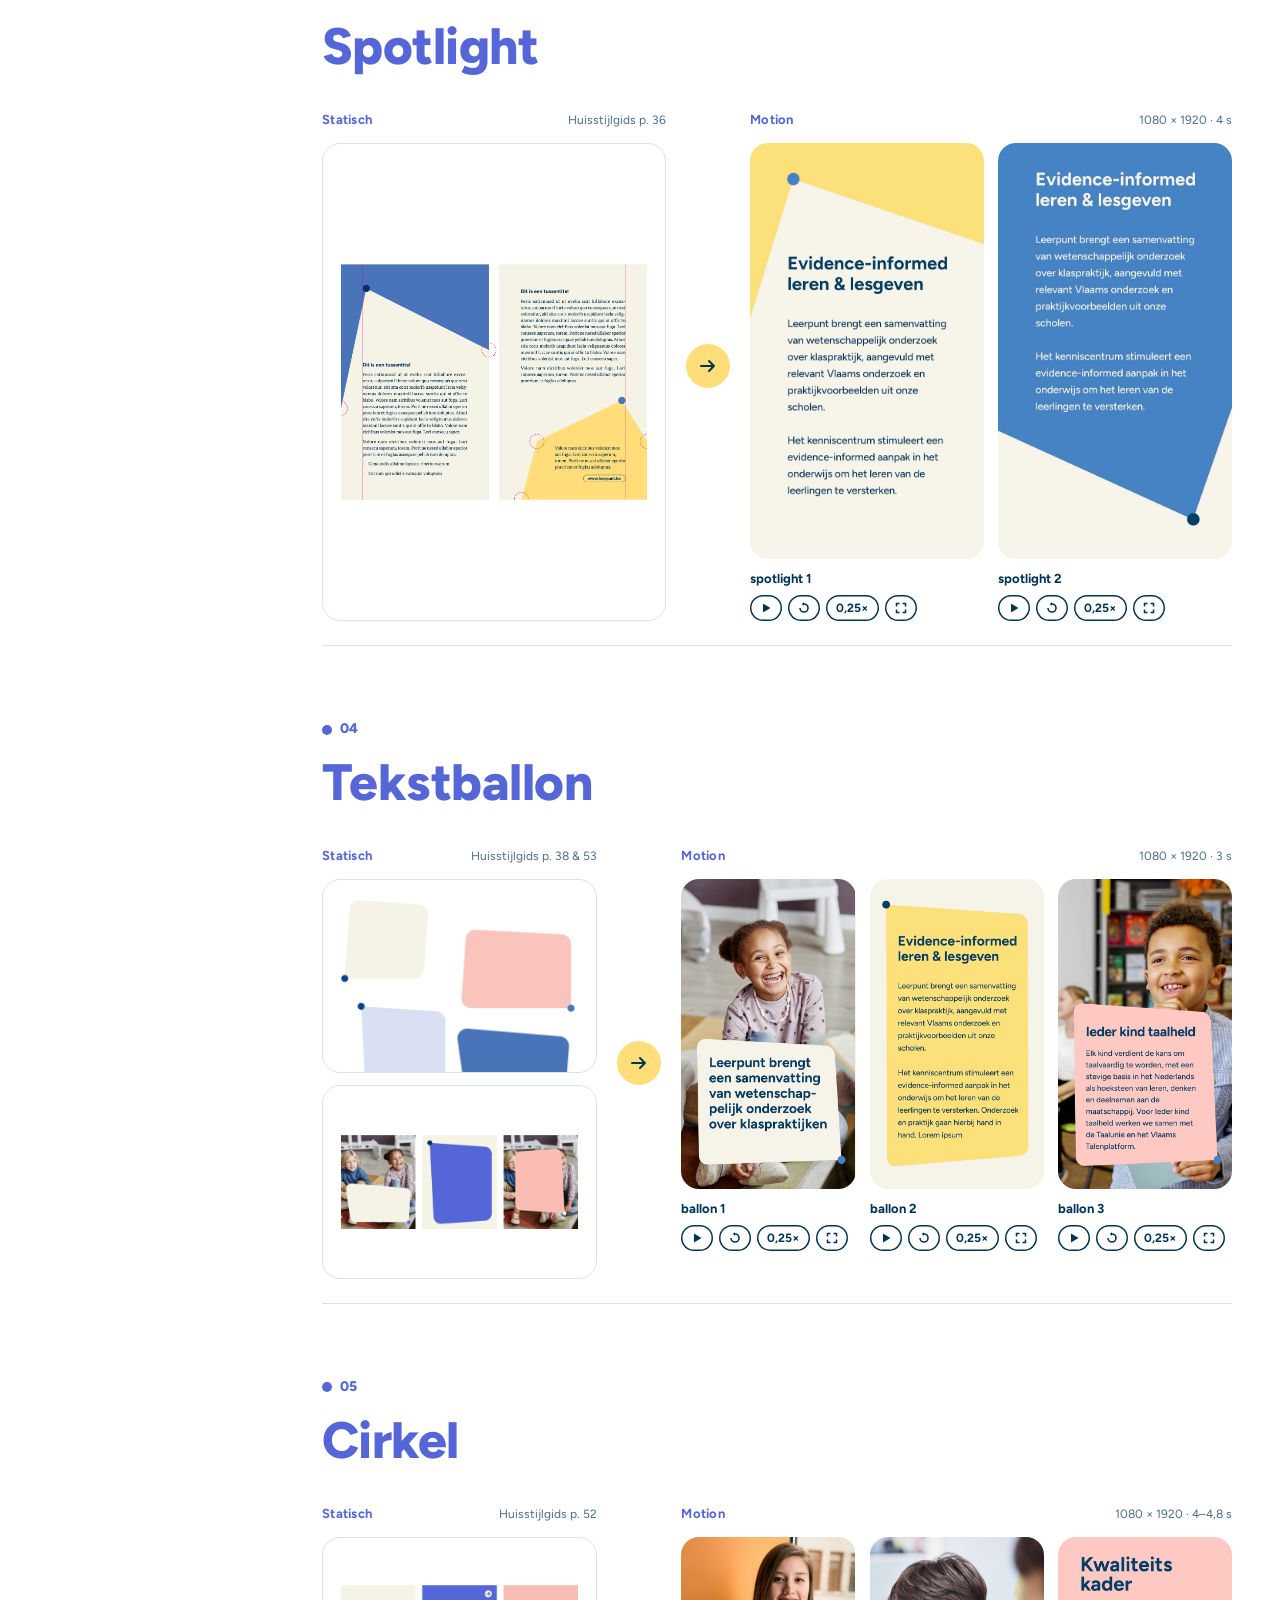
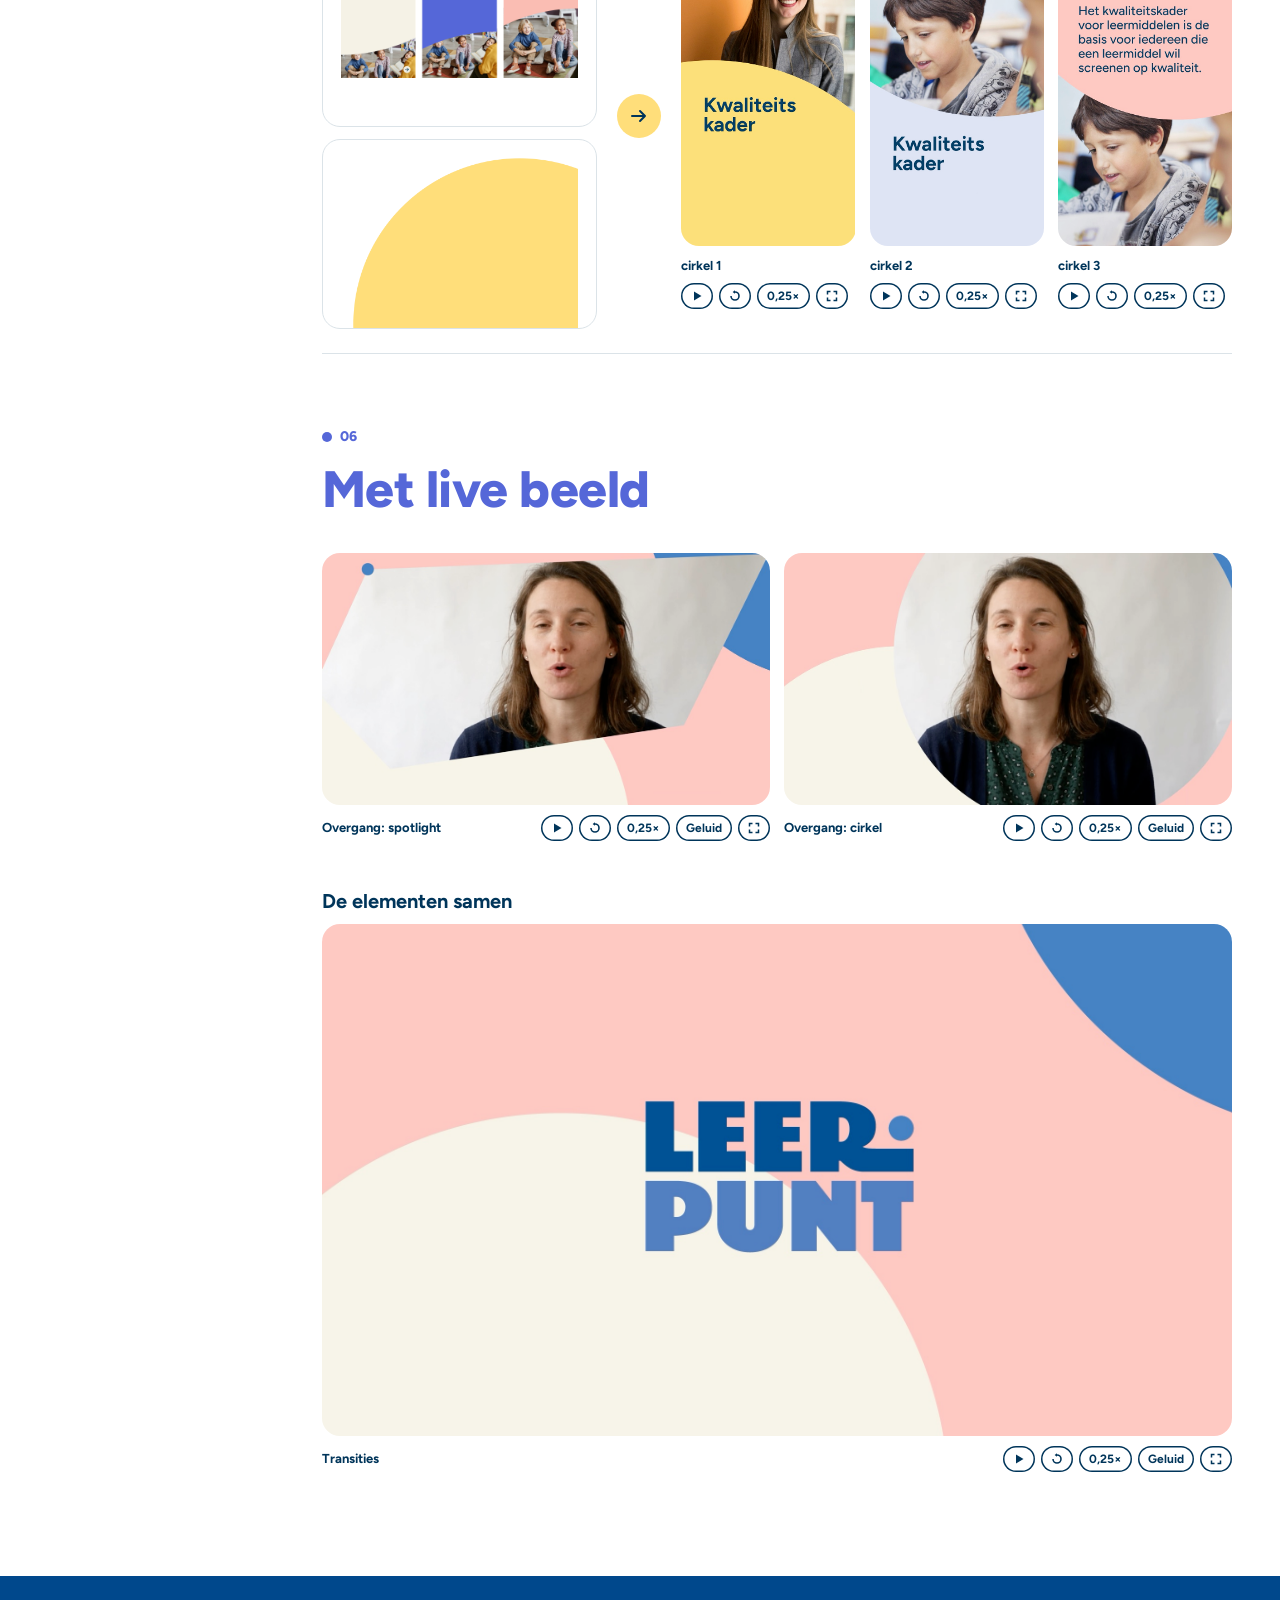
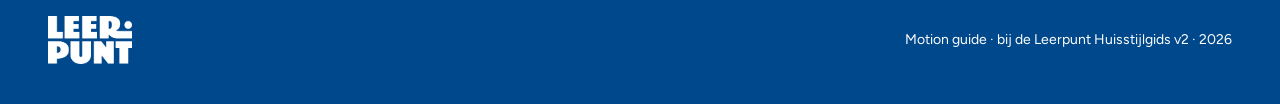
==== commit 07d72983: "Met live beeld: transitievideo met de elementen samen Co-Authored-By: Claude Opus 5.5 <noreply@anthr" ====
--- a/index.html
+++ b/index.html
@@ -292,6 +292,14 @@
           <div class="controls"><span class="name">Overgang: cirkel</span></div>
         </div>
       </div>
+
+      <div class="sub">
+        <h3>De elementen samen</h3>
+      </div>
+      <div class="clip landscape">
+        <div class="media-frame"><video src="assets/video/transities.mp4" poster="assets/img/poster/transities.jpg" data-auto data-audio muted loop playsinline preload="metadata" aria-label="Experiment waarin logo, titels, tekstballonnen, foto en live beeld in elkaar overvloeien"></video></div>
+        <div class="controls"><span class="name">Transities</span></div>
+      </div>
     </section>
 
 
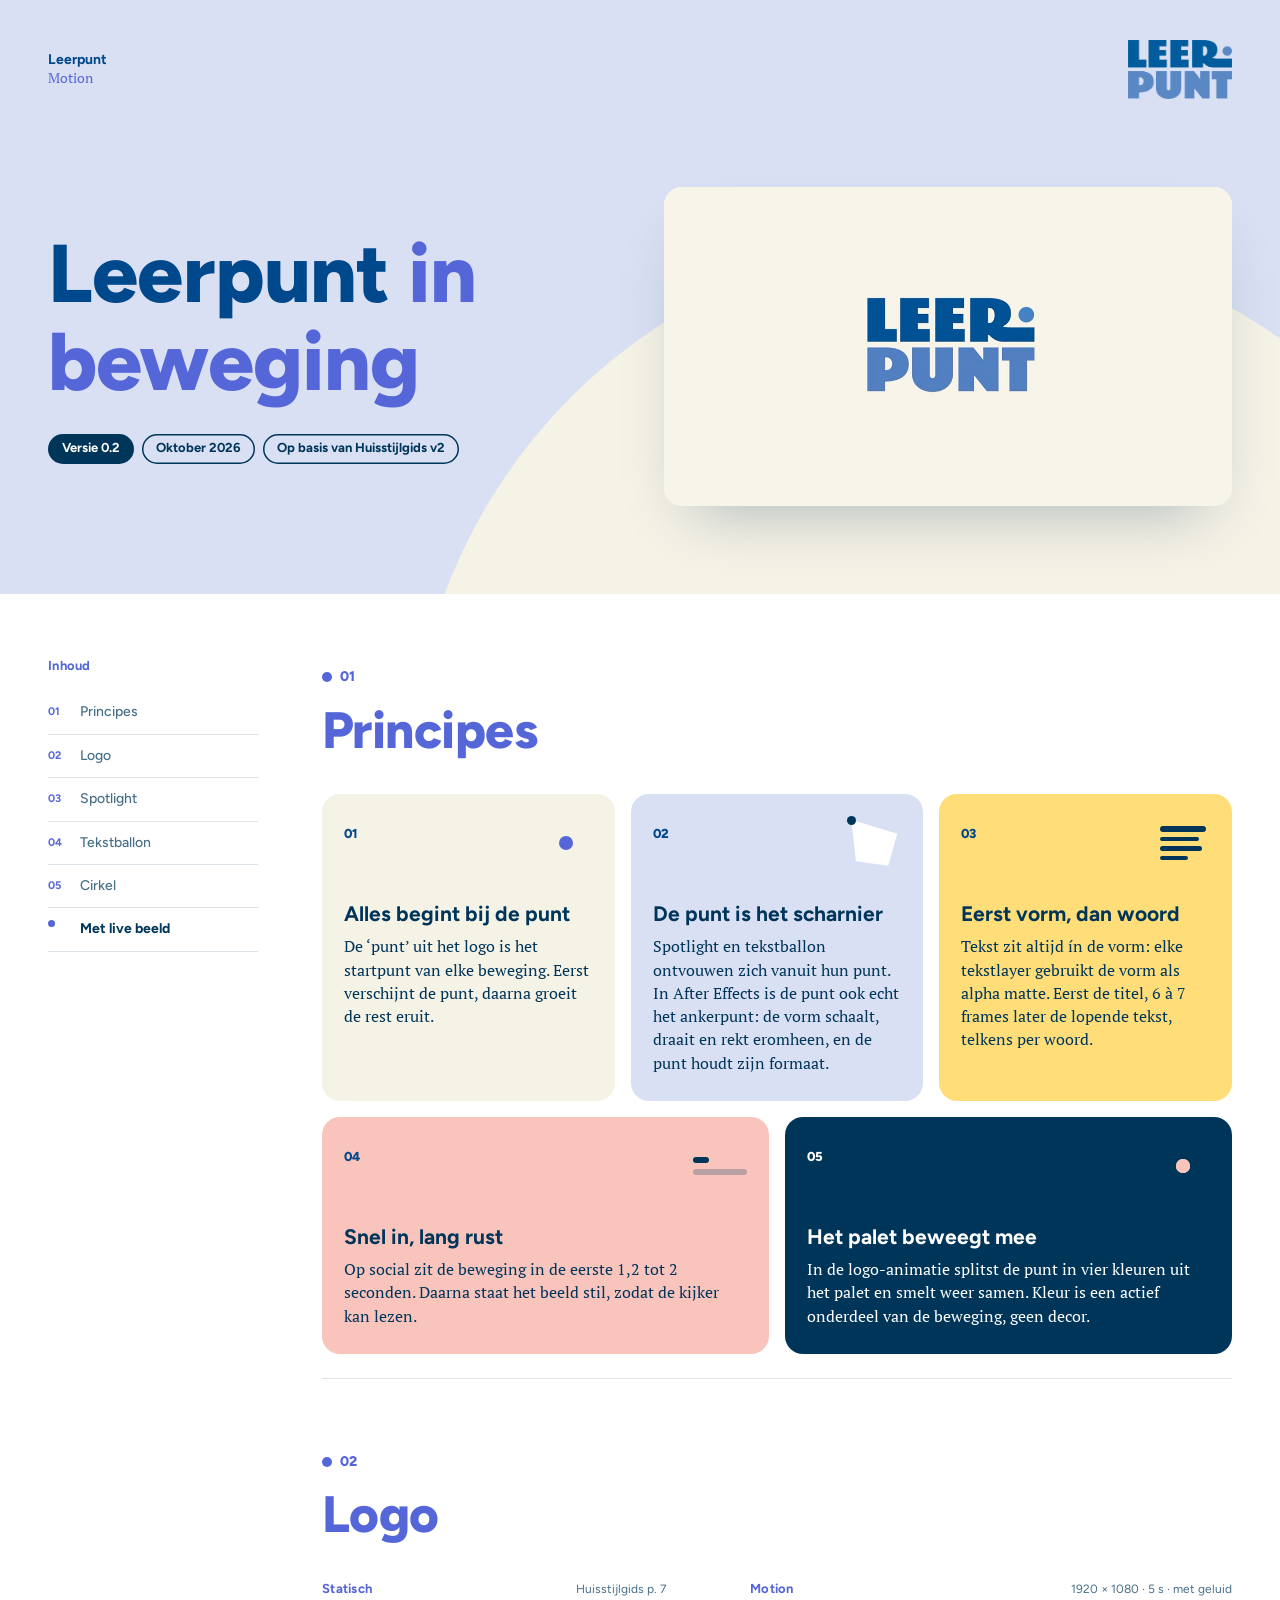
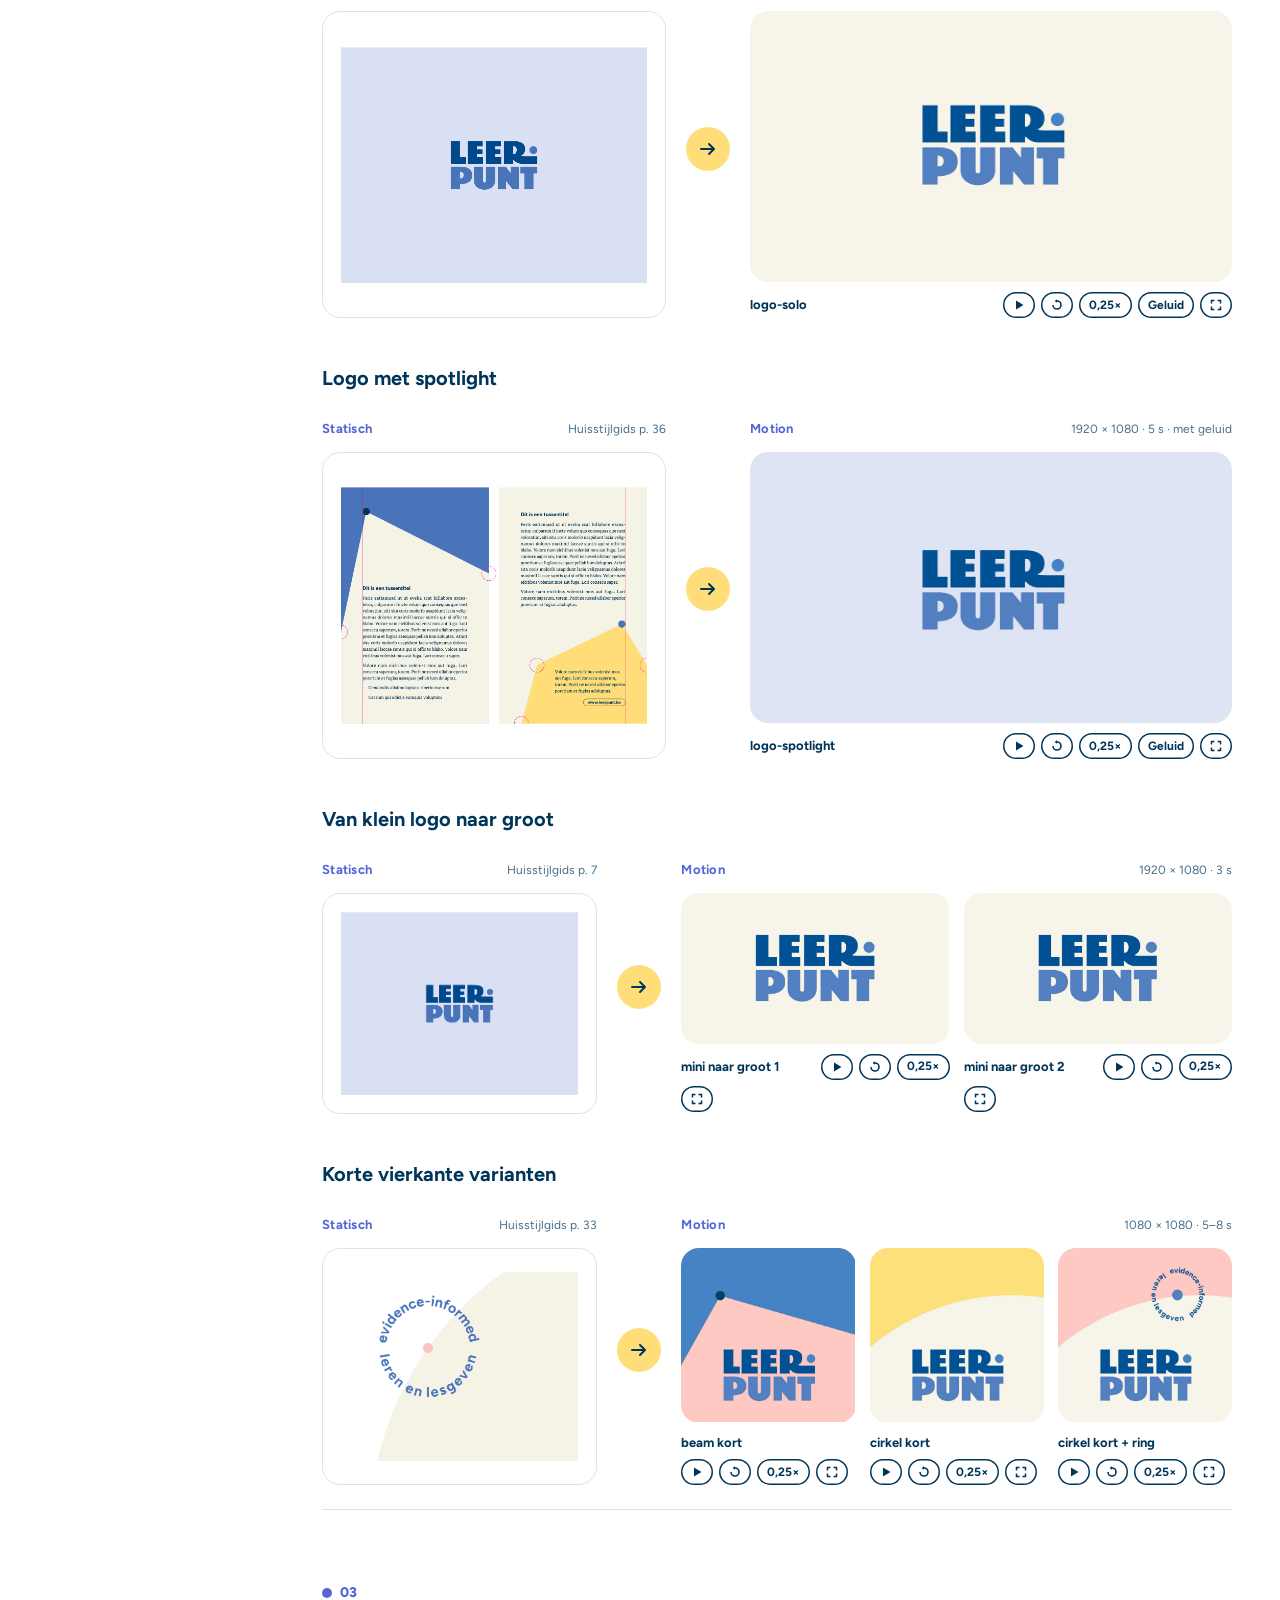
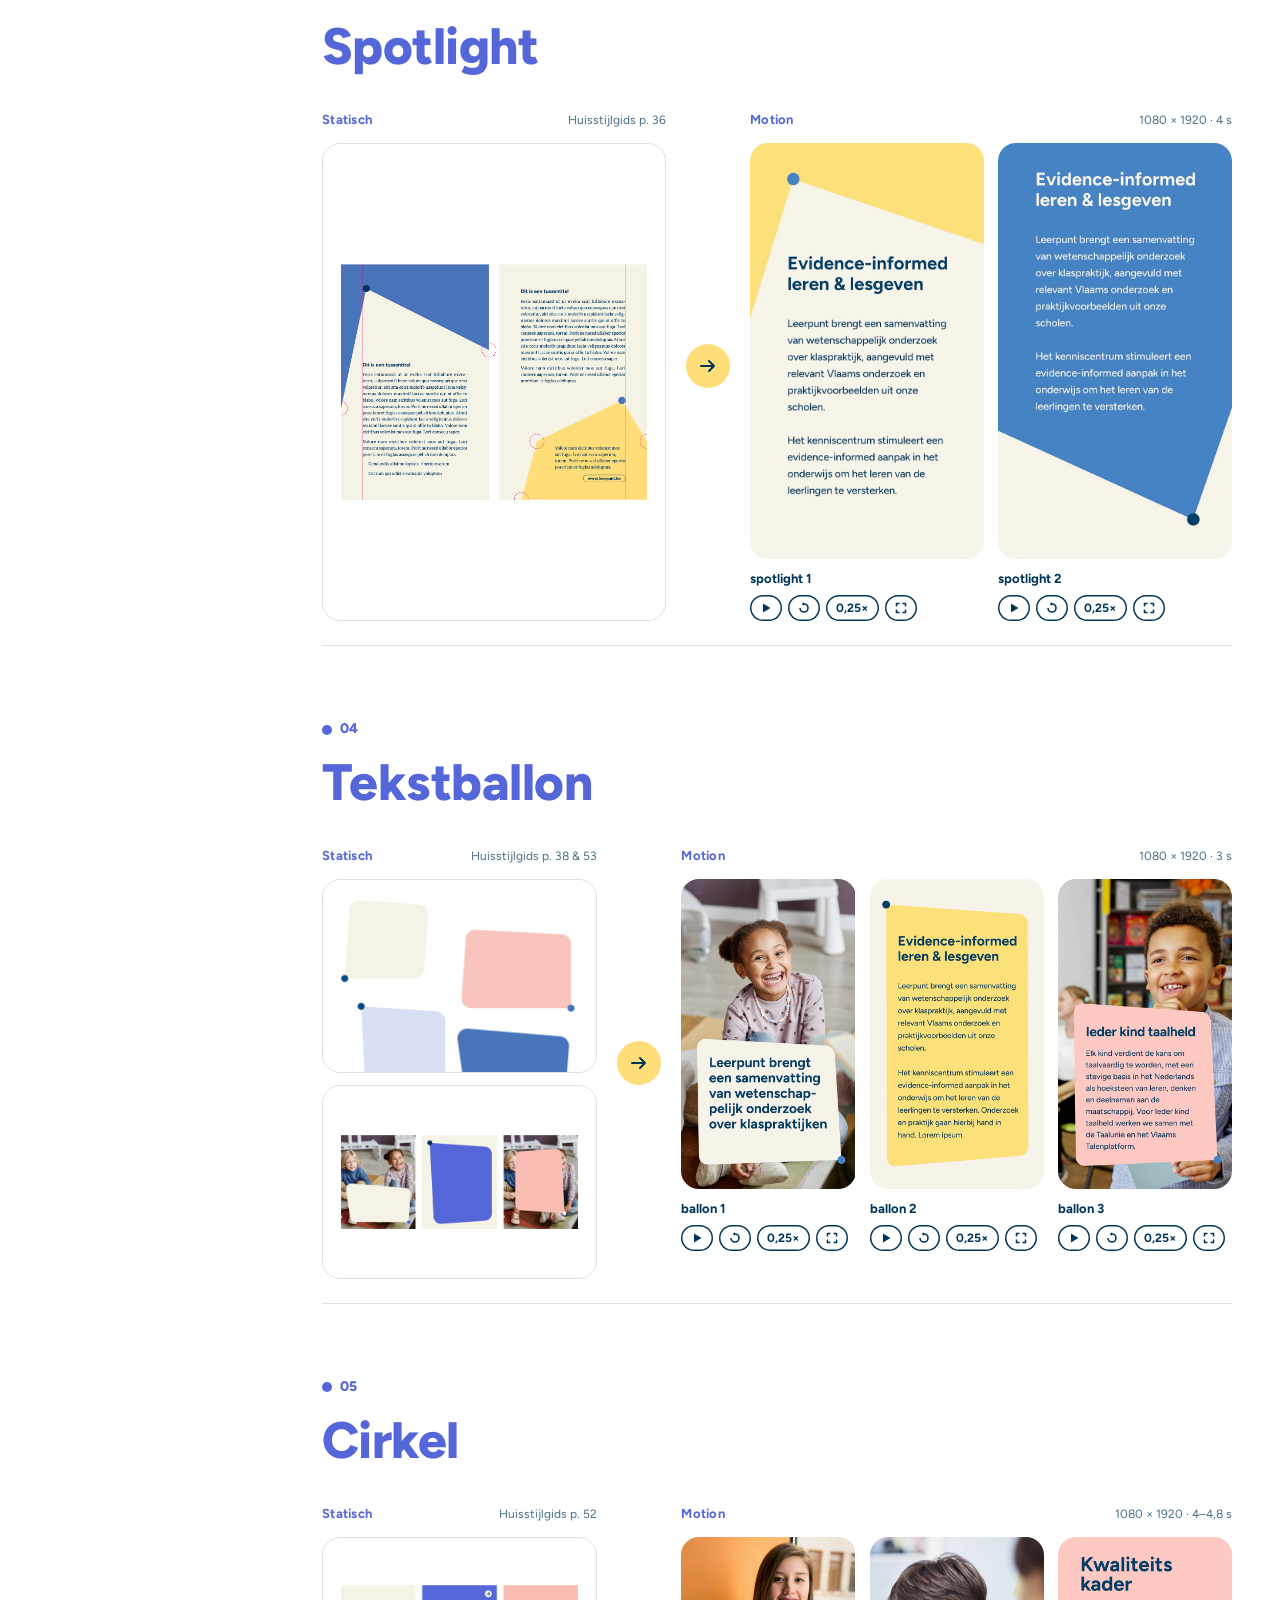
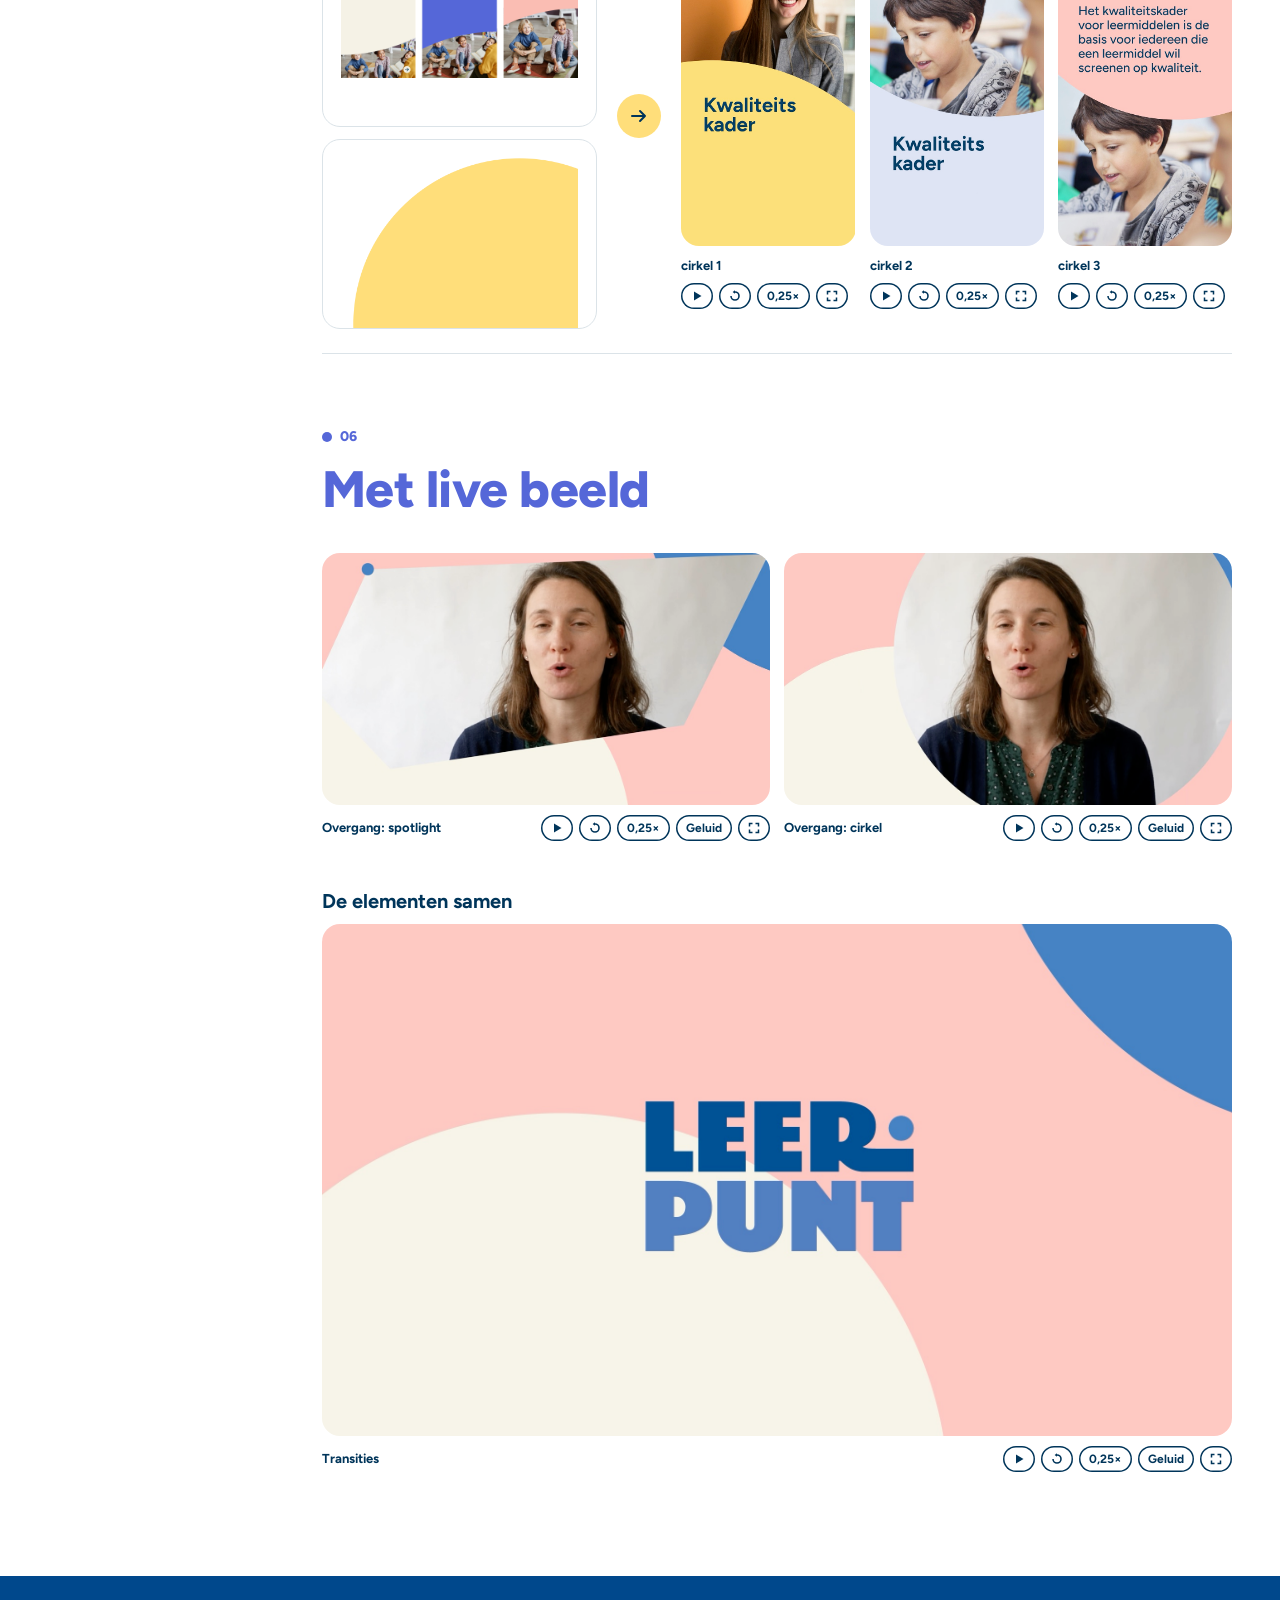
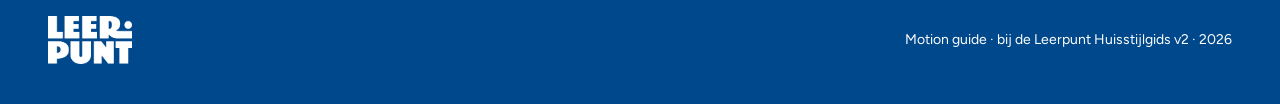
==== commit 9cd22aa2: "Video's: muis op een video pauzeert de andere Co-Authored-By: Claude Opus 5.5 <noreply@anthropic.com" ====
--- a/index.html
+++ b/index.html
@@ -313,6 +313,6 @@
   </div>
 </footer>
 
-<script src="assets/js/guide.js?v=1.0"></script>
+<script src="assets/js/guide.js?v=1.1"></script>
 </body>
 </html>
